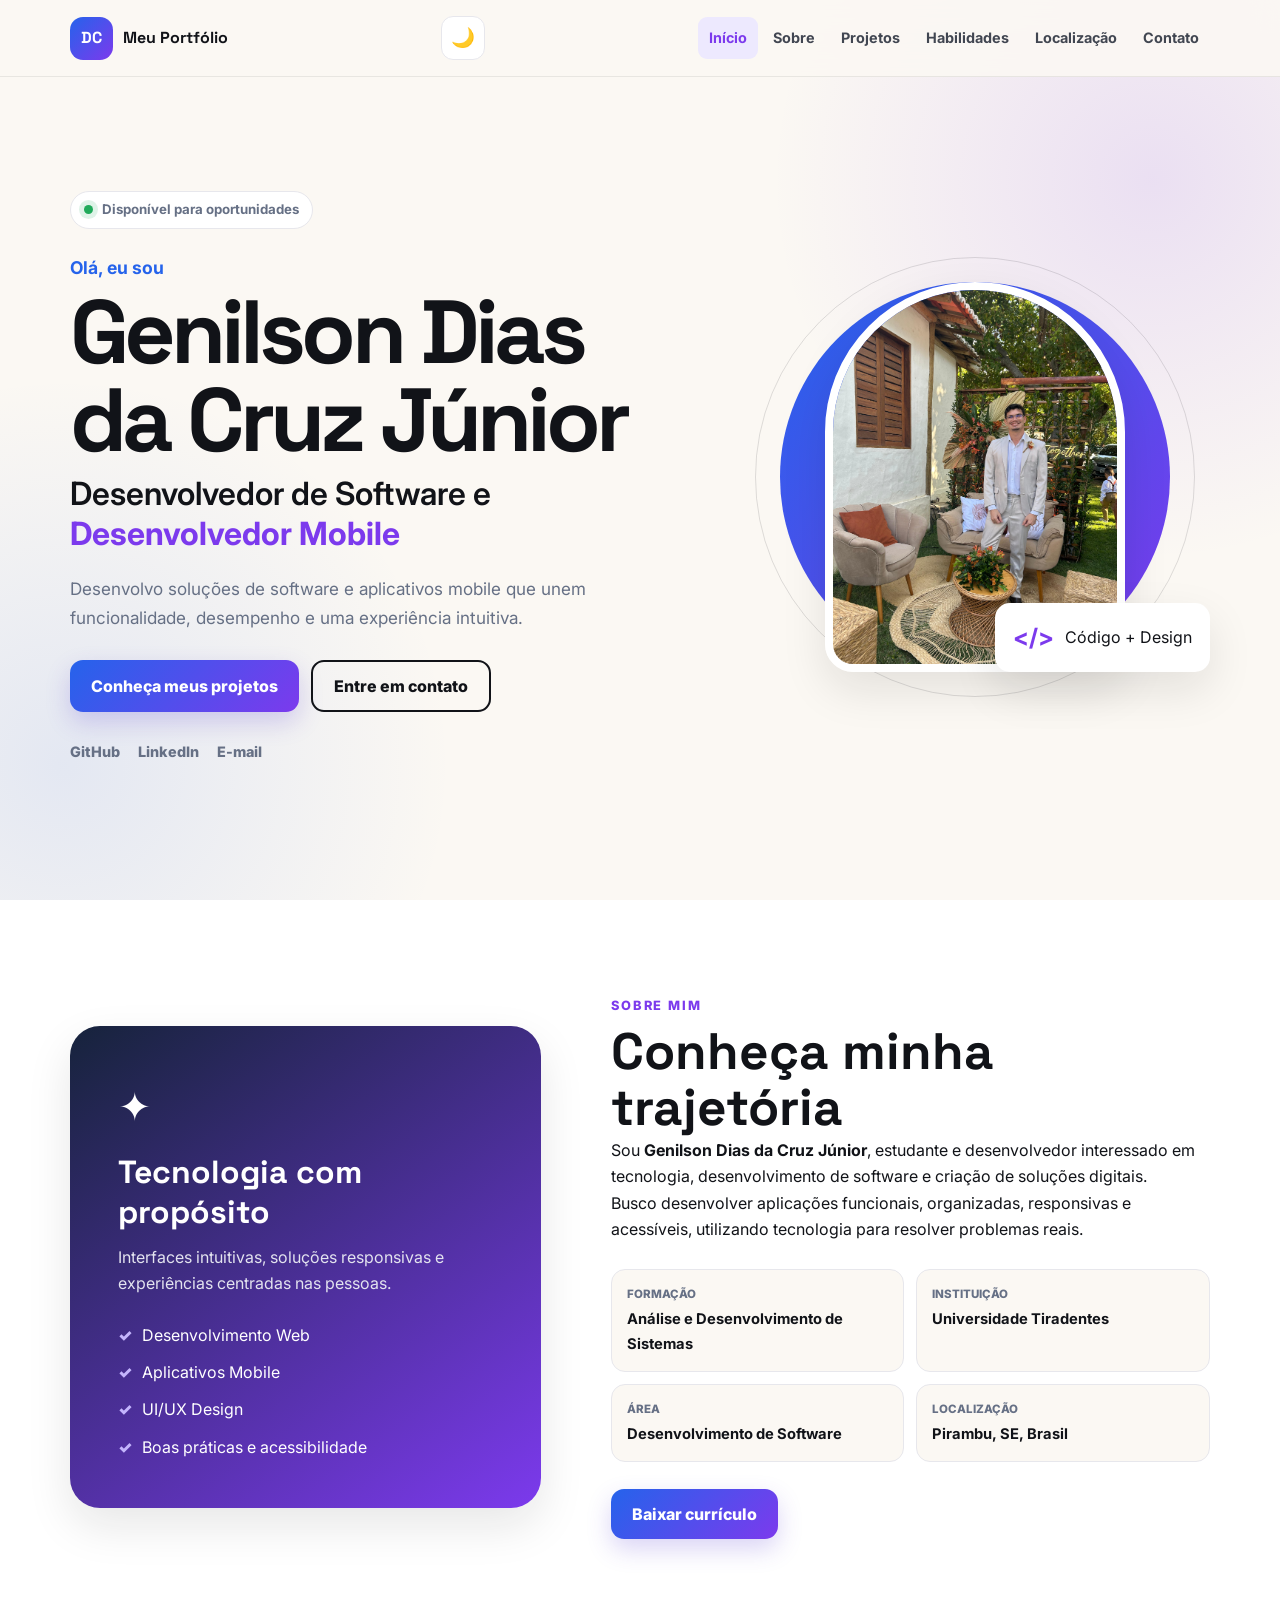
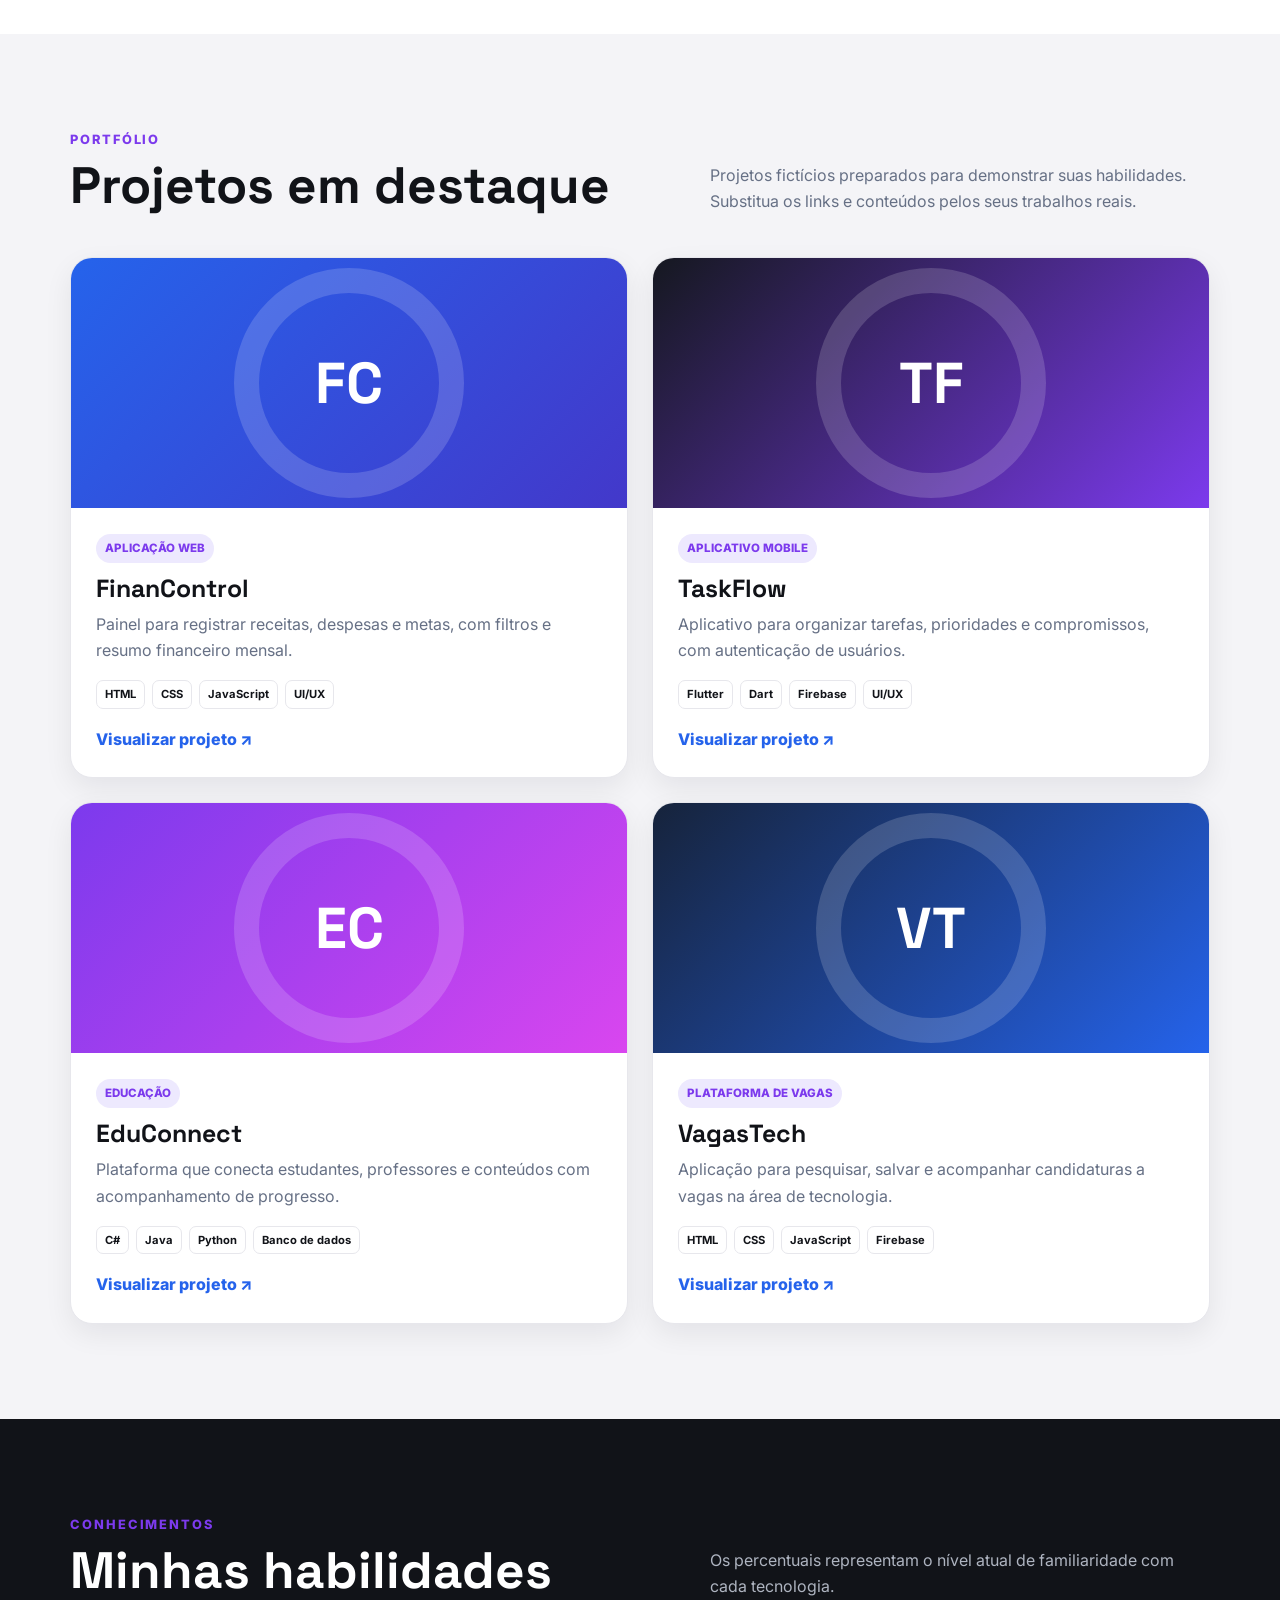
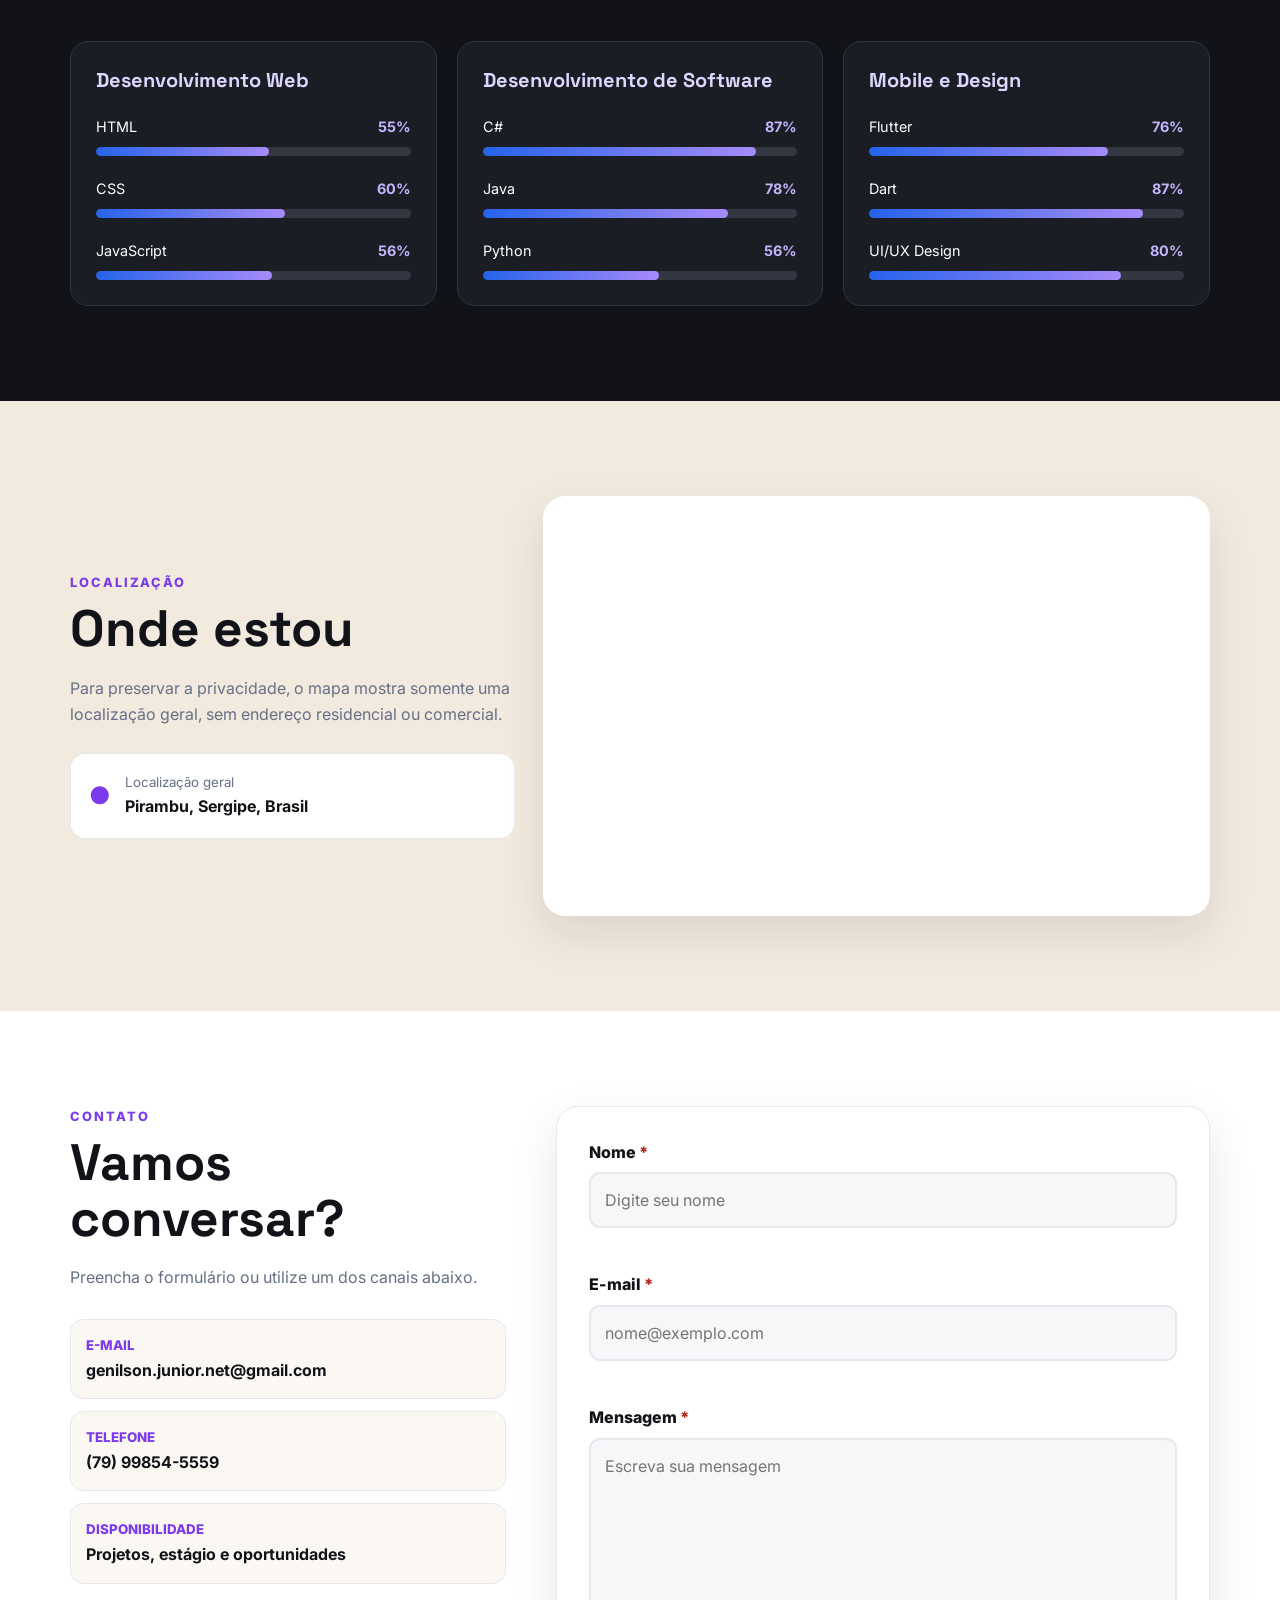
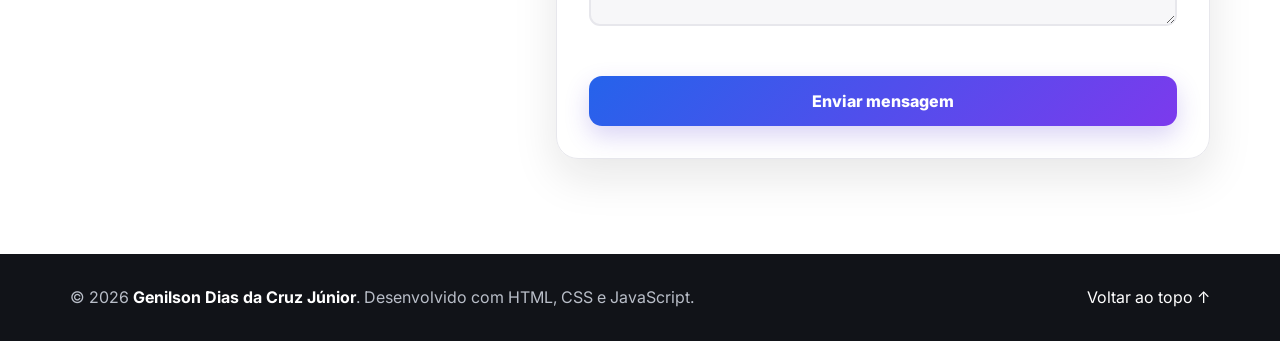
==== index.html @ 944b55f5 "Adicionar portfólio pessoal Co-authored-by: Copilot <223556219+Copilot@users.noreply.github.com>" ====
<!doctype html>
<html lang="pt-BR">
  <head>
    <meta charset="UTF-8" />
    <meta name="viewport" content="width=device-width, initial-scale=1.0" />
    <meta
      name="description"
      content="Portfólio pessoal e profissional de desenvolvedor e UI/UX Designer."
    />
    <title>Meu Portfólio</title>
    <link rel="preconnect" href="https://fonts.googleapis.com" />
    <link rel="preconnect" href="https://fonts.gstatic.com" crossorigin />
    <link
      href="https://fonts.googleapis.com/css2?family=Inter:wght@400;500;600;700;800&family=Space+Grotesk:wght@600;700&display=swap"
      rel="stylesheet"
    />
    <link rel="stylesheet" href="style.css" />
  </head>
  <body>
    <a class="pular-conteudo" href="#conteudo">Pular para o conteúdo</a>

    <header class="cabecalho">
      <nav class="navegacao container" aria-label="Navegação principal">
        <a class="logo" href="#inicio" aria-label="Ir para o início">
          <span class="logo-simbolo" aria-hidden="true">DC</span>
          <span>Meu Portfólio</span>
        </a>

        <button
          class="botao-menu"
          id="botao-menu"
          type="button"
          aria-label="Abrir menu"
          aria-expanded="false"
          aria-controls="menu"
        >
          <span></span><span></span><span></span>
        </button>

        <button
          class="botao-tema"
          id="botao-tema"
          type="button"
          aria-label="Ativar modo escuro"
          aria-pressed="false"
          title="Alternar tema"
        >
          <span id="icone-tema" aria-hidden="true">🌙</span>
        </button>

        <ul class="menu" id="menu">
          <li><a href="#inicio">Início</a></li>
          <li><a href="#sobre">Sobre</a></li>
          <li><a href="#projetos">Projetos</a></li>
          <li><a href="#habilidades">Habilidades</a></li>
          <li><a href="#localizacao">Localização</a></li>
          <li><a href="#contato">Contato</a></li>
        </ul>
      </nav>
    </header>

    <main id="conteudo">
      <section class="hero" id="inicio">
        <div class="container hero-grid">
          <div class="hero-conteudo revelar">
            <p class="etiqueta">
              <span aria-hidden="true"></span> Disponível para oportunidades
            </p>
            <p class="apresentacao">Olá, eu sou</p>
            <h1>Genilson Dias da Cruz Júnior</h1>
            <h2>
              Desenvolvedor de Software e <strong>Desenvolvedor Mobile</strong>
            </h2>
            <p class="hero-texto">
              Desenvolvo soluções de software e aplicativos mobile que unem
              funcionalidade, desempenho e uma experiência intuitiva.
            </p>
            <div class="acoes">
              <a class="botao botao-primario" href="#projetos"
                >Conheça meus projetos</a
              >
              <a class="botao botao-secundario" href="#contato"
                >Entre em contato</a
              >
            </div>
            <div class="redes" aria-label="Redes profissionais">
              <a
                href="https://github.com/Genilson-Dc"
                target="_blank"
                rel="noopener noreferrer"
                aria-label="GitHub"
                >GitHub</a
              >
              <a
                href="https://www.linkedin.com/in/genilson-dias-da-cruz-júnior-7b1a73346"
                target="_blank"
                rel="noopener noreferrer"
                aria-label="LinkedIn"
                >LinkedIn</a
              >
              <a href="mailto:genilson.junior.net@gmail.com" aria-label="E-mail"
                >E-mail</a
              >
            </div>
          </div>

          <div class="perfil-visual revelar">
            <div class="circulo circulo-1"></div>
            <div class="circulo circulo-2"></div>
            <img
              class="foto-placeholder"
              src="imagens/perfil-profissional.png"
              alt="Foto profissional de Genilson Dias da Cruz Júnior"
            />
            <div class="cartao-flutuante">
              <strong>&lt;/&gt;</strong><span>Código + Design</span>
            </div>
          </div>
        </div>
      </section>

      <section class="secao sobre" id="sobre">
        <div class="container sobre-grid">
          <div class="painel-identidade revelar">
            <span class="painel-icone" aria-hidden="true">✦</span>
            <h2>Tecnologia com propósito</h2>
            <p>
              Interfaces intuitivas, soluções responsivas e experiências
              centradas nas pessoas.
            </p>
            <ul>
              <li>Desenvolvimento Web</li>
              <li>Aplicativos Mobile</li>
              <li>UI/UX Design</li>
              <li>Boas práticas e acessibilidade</li>
            </ul>
          </div>
          <div class="sobre-conteudo revelar">
            <p class="rotulo">Sobre mim</p>
            <h2 class="titulo-secao">Conheça minha trajetória</h2>
            <div
              id="descricao-perfil"
              class="descricao-perfil"
              aria-live="polite"
            >
              <p>
                Sou <strong>Genilson Dias da Cruz Júnior</strong>, estudante e
                desenvolvedor interessado em tecnologia, desenvolvimento de
                software e criação de soluções digitais.
              </p>
              <p>
                Busco desenvolver aplicações funcionais, organizadas,
                responsivas e acessíveis, utilizando tecnologia para resolver
                problemas reais.
              </p>
            </div>
            <div class="dados">
              <div>
                <span>Formação</span
                ><strong>Análise e Desenvolvimento de Sistemas</strong>
              </div>
              <div>
                <span>Instituição</span><strong>Universidade Tiradentes</strong>
              </div>
              <div>
                <span>Área</span><strong>Desenvolvimento de Software</strong>
              </div>
              <div>
                <span>Localização</span><strong>Pirambu, SE, Brasil</strong>
              </div>
            </div>
            <a
              class="botao botao-primario"
              href="#"
              aria-label="Baixar currículo, adicione o arquivo antes de usar"
              >Baixar currículo</a
            >
          </div>
        </div>
      </section>

      <section class="secao projetos" id="projetos">
        <div class="container">
          <div class="cabecalho-secao revelar">
            <div>
              <p class="rotulo">Portfólio</p>
              <h2 class="titulo-secao">Projetos em destaque</h2>
            </div>
            <p>
              Projetos fictícios preparados para demonstrar suas habilidades.
              Substitua os links e conteúdos pelos seus trabalhos reais.
            </p>
          </div>
          <div class="grade-projetos">
            <article class="projeto revelar">
              <a
                class="projeto-capa capa-1"
                href="https://github.com/Genilson-Dc/Meus-projetos"
                target="_blank"
                rel="noopener noreferrer"
                aria-label="Abrir projeto FinanControl"
                ><span>FC</span></a
              >
              <div class="projeto-corpo">
                <span class="categoria">Aplicação web</span>
                <h3>FinanControl</h3>
                <p>
                  Painel para registrar receitas, despesas e metas, com filtros
                  e resumo financeiro mensal.
                </p>
                <ul class="tags">
                  <li>HTML</li>
                  <li>CSS</li>
                  <li>JavaScript</li>
                  <li>UI/UX</li>
                </ul>
                <a
                  class="link-projeto"
                  href="https://github.com/Genilson-Dc/Meus-projetos"
                  target="_blank"
                  rel="noopener noreferrer"
                  >Visualizar projeto <span aria-hidden="true">↗</span></a
                >
              </div>
            </article>
            <article class="projeto revelar">
              <a
                class="projeto-capa capa-2"
                href="https://github.com/Genilson-Dc/Meus-projetos"
                target="_blank"
                rel="noopener noreferrer"
                aria-label="Abrir projeto TaskFlow"
                ><span>TF</span></a
              >
              <div class="projeto-corpo">
                <span class="categoria">Aplicativo mobile</span>
                <h3>TaskFlow</h3>
                <p>
                  Aplicativo para organizar tarefas, prioridades e compromissos,
                  com autenticação de usuários.
                </p>
                <ul class="tags">
                  <li>Flutter</li>
                  <li>Dart</li>
                  <li>Firebase</li>
                  <li>UI/UX</li>
                </ul>
                <a
                  class="link-projeto"
                  href="https://github.com/Genilson-Dc/Meus-projetos"
                  target="_blank"
                  rel="noopener noreferrer"
                  >Visualizar projeto <span aria-hidden="true">↗</span></a
                >
              </div>
            </article>
            <article class="projeto revelar">
              <a
                class="projeto-capa capa-3"
                href="https://github.com/Genilson-Dc/Meus-projetos"
                target="_blank"
                rel="noopener noreferrer"
                aria-label="Abrir projeto EduConnect"
                ><span>EC</span></a
              >
              <div class="projeto-corpo">
                <span class="categoria">Educação</span>
                <h3>EduConnect</h3>
                <p>
                  Plataforma que conecta estudantes, professores e conteúdos com
                  acompanhamento de progresso.
                </p>
                <ul class="tags">
                  <li>C#</li>
                  <li>Java</li>
                  <li>Python</li>
                  <li>Banco de dados</li>
                </ul>
                <a
                  class="link-projeto"
                  href="https://github.com/Genilson-Dc/Meus-projetos"
                  target="_blank"
                  rel="noopener noreferrer"
                  >Visualizar projeto <span aria-hidden="true">↗</span></a
                >
              </div>
            </article>
            <article class="projeto revelar">
              <a
                class="projeto-capa capa-4"
                href="https://github.com/Genilson-Dc/Meus-projetos"
                target="_blank"
                rel="noopener noreferrer"
                aria-label="Abrir projeto VagasTech"
                ><span>VT</span></a
              >
              <div class="projeto-corpo">
                <span class="categoria">Plataforma de vagas</span>
                <h3>VagasTech</h3>
                <p>
                  Aplicação para pesquisar, salvar e acompanhar candidaturas a
                  vagas na área de tecnologia.
                </p>
                <ul class="tags">
                  <li>HTML</li>
                  <li>CSS</li>
                  <li>JavaScript</li>
                  <li>Firebase</li>
                </ul>
                <a
                  class="link-projeto"
                  href="https://github.com/Genilson-Dc/Meus-projetos"
                  target="_blank"
                  rel="noopener noreferrer"
                  >Visualizar projeto <span aria-hidden="true">↗</span></a
                >
              </div>
            </article>
          </div>
        </div>
      </section>

      <section class="secao habilidades" id="habilidades">
        <div class="container">
          <div class="cabecalho-secao revelar">
            <div>
              <p class="rotulo">Conhecimentos</p>
              <h2 class="titulo-secao">Minhas habilidades</h2>
            </div>
            <p>
              Os percentuais representam o nível atual de familiaridade com cada
              tecnologia.
            </p>
          </div>
          <div class="grade-habilidades">
            <div class="grupo-habilidades revelar">
              <h3>Desenvolvimento Web</h3>
              <div class="habilidade">
                <div><span>HTML</span><b>55%</b></div>
                <div
                  class="barra"
                  role="progressbar"
                  aria-label="HTML"
                  aria-valuenow="55"
                  aria-valuemin="0"
                  aria-valuemax="100"
                >
                  <span data-nivel="55"></span>
                </div>
              </div>
              <div class="habilidade">
                <div><span>CSS</span><b>60%</b></div>
                <div
                  class="barra"
                  role="progressbar"
                  aria-label="CSS"
                  aria-valuenow="60"
                  aria-valuemin="0"
                  aria-valuemax="100"
                >
                  <span data-nivel="60"></span>
                </div>
              </div>
              <div class="habilidade">
                <div><span>JavaScript</span><b>56%</b></div>
                <div
                  class="barra"
                  role="progressbar"
                  aria-label="JavaScript"
                  aria-valuenow="56"
                  aria-valuemin="0"
                  aria-valuemax="100"
                >
                  <span data-nivel="56"></span>
                </div>
              </div>
            </div>
            <div class="grupo-habilidades revelar">
              <h3>Desenvolvimento de Software</h3>
              <div class="habilidade">
                <div><span>C#</span><b>87%</b></div>
                <div
                  class="barra"
                  role="progressbar"
                  aria-label="C Sharp"
                  aria-valuenow="87"
                  aria-valuemin="0"
                  aria-valuemax="100"
                >
                  <span data-nivel="87"></span>
                </div>
              </div>
              <div class="habilidade">
                <div><span>Java</span><b>78%</b></div>
                <div
                  class="barra"
                  role="progressbar"
                  aria-label="Java"
                  aria-valuenow="78"
                  aria-valuemin="0"
                  aria-valuemax="100"
                >
                  <span data-nivel="78"></span>
                </div>
              </div>
              <div class="habilidade">
                <div><span>Python</span><b>56%</b></div>
                <div
                  class="barra"
                  role="progressbar"
                  aria-label="Python"
                  aria-valuenow="56"
                  aria-valuemin="0"
                  aria-valuemax="100"
                >
                  <span data-nivel="56"></span>
                </div>
              </div>
            </div>
            <div class="grupo-habilidades revelar">
              <h3>Mobile e Design</h3>
              <div class="habilidade">
                <div><span>Flutter</span><b>76%</b></div>
                <div
                  class="barra"
                  role="progressbar"
                  aria-label="Flutter"
                  aria-valuenow="76"
                  aria-valuemin="0"
                  aria-valuemax="100"
                >
                  <span data-nivel="76"></span>
                </div>
              </div>
              <div class="habilidade">
                <div><span>Dart</span><b>87%</b></div>
                <div
                  class="barra"
                  role="progressbar"
                  aria-label="Dart"
                  aria-valuenow="87"
                  aria-valuemin="0"
                  aria-valuemax="100"
                >
                  <span data-nivel="87"></span>
                </div>
              </div>
              <div class="habilidade">
                <div><span>UI/UX Design</span><b>80%</b></div>
                <div
                  class="barra"
                  role="progressbar"
                  aria-label="UI e UX Design"
                  aria-valuenow="80"
                  aria-valuemin="0"
                  aria-valuemax="100"
                >
                  <span data-nivel="80"></span>
                </div>
              </div>
            </div>
          </div>
        </div>
      </section>

      <section class="secao localizacao" id="localizacao">
        <div class="container localizacao-grid">
          <div class="localizacao-conteudo revelar">
            <p class="rotulo">Localização</p>
            <h2 class="titulo-secao">Onde estou</h2>
            <p>
              Para preservar a privacidade, o mapa mostra somente uma
              localização geral, sem endereço residencial ou comercial.
            </p>
            <div class="localizacao-cartao">
              <span aria-hidden="true">●</span>
              <div>
                <small>Localização geral</small
                ><strong>Pirambu, Sergipe, Brasil</strong>
              </div>
            </div>
          </div>
          <div class="mapa revelar">
            <iframe
              title="Mapa da localização geral de Pirambu, Sergipe"
              src="https://www.google.com/maps?q=Pirambu%2C%20Sergipe%2C%20Brasil&output=embed"
              loading="lazy"
              referrerpolicy="no-referrer-when-downgrade"
            ></iframe>
          </div>
        </div>
      </section>

      <section class="secao contato" id="contato">
        <div class="container contato-grid">
          <div class="contato-info revelar">
            <p class="rotulo">Contato</p>
            <h2 class="titulo-secao">Vamos conversar?</h2>
            <p>Preencha o formulário ou utilize um dos canais abaixo.</p>
            <ul>
              <li>
                <small>E-mail</small
                ><strong
                  ><a href="mailto:genilson.junior.net@gmail.com"
                    >genilson.junior.net@gmail.com</a
                  ></strong
                >
              </li>
              <li>
                <small>Telefone</small
                ><strong
                  ><a href="tel:+5579998545559">(79) 99854-5559</a></strong
                >
              </li>
              <li>
                <small>Disponibilidade</small
                ><strong>Projetos, estágio e oportunidades</strong>
              </li>
            </ul>
          </div>
          <form class="formulario revelar" id="formulario" novalidate>
            <div class="campo">
              <label for="nome">Nome <span aria-hidden="true">*</span></label
              ><input
                id="nome"
                name="nome"
                type="text"
                autocomplete="name"
                placeholder="Digite seu nome"
                required
                aria-describedby="erro-nome"
              /><small class="erro" id="erro-nome"></small>
            </div>
            <div class="campo">
              <label for="email">E-mail <span aria-hidden="true">*</span></label
              ><input
                id="email"
                name="email"
                type="email"
                autocomplete="email"
                placeholder="nome@exemplo.com"
                required
                aria-describedby="erro-email"
              /><small class="erro" id="erro-email"></small>
            </div>
            <div class="campo">
              <label for="mensagem"
                >Mensagem <span aria-hidden="true">*</span></label
              ><textarea
                id="mensagem"
                name="mensagem"
                rows="6"
                minlength="10"
                maxlength="1000"
                placeholder="Escreva sua mensagem"
                required
                aria-describedby="erro-mensagem"
              ></textarea
              ><small class="erro" id="erro-mensagem"></small>
            </div>
            <button class="botao botao-primario" type="submit">
              Enviar mensagem
            </button>
            <p
              class="retorno"
              id="retorno"
              role="status"
              aria-live="polite"
            ></p>
          </form>
        </div>
      </section>
    </main>

    <footer class="rodape">
      <div class="container">
        <p>
          © <span id="ano"></span> <strong>Genilson Dias da Cruz Júnior</strong>. Desenvolvido com
          HTML, CSS e JavaScript.
        </p>
        <a href="#inicio" aria-label="Voltar ao início">Voltar ao topo ↑</a>
      </div>
    </footer>
    <script src="script.js"></script>
  </body>
</html>
---- style.css ----
:root {
  --azul: #2563eb;
  --azul-escuro: #16233b;
  --roxo: #7c3aed;
  --bege: #f2eadf;
  --bege-claro: #fbf8f3;
  --cinza: #667085;
  --cinza-claro: #e7e7ec;
  --preto: #111318;
  --branco: #fff;
  --erro: #b42318;
  --sucesso: #08783e;
  --sombra: 0 18px 45px rgba(17, 19, 24, 0.1);
  --raio: 22px;
}

* {
  box-sizing: border-box;
  margin: 0;
  padding: 0;
}

html {
  scroll-behavior: smooth;
  scroll-padding-top: 85px;
}

body {
  font-family: Inter, Arial, sans-serif;
  color: var(--preto);
  background: var(--bege-claro);
  line-height: 1.65;
}

body.menu-aberto {
  overflow: hidden;
}

a {
  color: inherit;
  text-decoration: none;
}

ul {
  list-style: none;
}

button,
input,
textarea {
  font: inherit;
}

button {
  cursor: pointer;
}

img {
  max-width: 100%;
  display: block;
}

:focus-visible {
  outline: 3px solid #a78bfa;
  outline-offset: 3px;
}

.container {
  width: min(1140px, calc(100% - 40px));
  margin: auto;
}

.pular-conteudo {
  position: fixed;
  z-index: 9999;
  top: -70px;
  left: 15px;
  background: var(--preto);
  color: #fff;
  padding: 12px 18px;
  border-radius: 10px;
}

.pular-conteudo:focus {
  top: 12px;
}

.cabecalho {
  position: fixed;
  z-index: 1000;
  inset: 0 0 auto;
  background: rgba(251, 248, 243, 0.9);
  border-bottom: 1px solid rgba(17, 19, 24, 0.08);
  backdrop-filter: blur(14px);
}

.navegacao {
  min-height: 76px;
  display: flex;
  align-items: center;
  justify-content: space-between;
  gap: 22px;
}

.logo {
  display: flex;
  align-items: center;
  gap: 10px;
  font-family: 'Space Grotesk', sans-serif;
  font-weight: 700;
}

.logo-simbolo {
  width: 43px;
  height: 43px;
  display: grid;
  place-items: center;
  color: #fff;
  border-radius: 13px;
  background: linear-gradient(135deg, var(--azul), var(--roxo));
}

.menu {
  display: flex;
  align-items: center;
  gap: 4px;
}

.menu a {
  display: block;
  padding: 9px 11px;
  border-radius: 9px;
  color: #414651;
  font-size: 0.9rem;
  font-weight: 700;
}

.menu a:hover,
.menu a.ativo {
  color: var(--roxo);
  background: #ede9fe;
}

.botao-menu {
  display: none;
  width: 44px;
  height: 44px;
  border: 0;
  border-radius: 10px;
  background: var(--preto);
  padding: 11px;
}

.botao-menu span {
  display: block;
  height: 2px;
  margin: 5px 0;
  background: white;
  transition: 0.2s;
}

.hero {
  min-height: 100vh;
  padding: 130px 0 75px;
  display: grid;
  align-items: center;
  overflow: hidden;
  background:
    radial-gradient(
      circle at 90% 20%,
      rgba(124, 58, 237, 0.13),
      transparent 28%
    ),
    radial-gradient(circle at 5% 85%, rgba(37, 99, 235, 0.11), transparent 27%);
}

.hero-grid {
  display: grid;
  grid-template-columns: 1.12fr 0.88fr;
  align-items: center;
  gap: 70px;
}

.etiqueta {
  display: inline-flex;
  align-items: center;
  gap: 9px;
  padding: 7px 13px;
  border: 1px solid var(--cinza-claro);
  background: #fff;
  border-radius: 99px;
  color: var(--cinza);
  font-size: 0.83rem;
  font-weight: 700;
  margin-bottom: 24px;
}

.etiqueta span {
  width: 9px;
  height: 9px;
  border-radius: 50%;
  background: #20aa5a;
  box-shadow: 0 0 0 5px rgba(32, 170, 90, 0.14);
}

.apresentacao {
  font-weight: 700;
  color: var(--azul);
  font-size: 1.1rem;
}

.hero h1 {
  font:
    700 clamp(3rem, 7vw, 5.8rem)/0.98 'Space Grotesk',
    sans-serif;
  letter-spacing: -0.055em;
  margin: 7px 0 10px;
}

.hero h2 {
  font-size: clamp(1.3rem, 2.5vw, 2rem);
  font-weight: 600;
  line-height: 1.25;
}

.hero h2 strong {
  color: var(--roxo);
}

.hero-texto {
  font-size: 1.07rem;
  color: var(--cinza);
  max-width: 620px;
  margin: 21px 0 28px;
}

.acoes {
  display: flex;
  flex-wrap: wrap;
  gap: 12px;
}

.botao {
  min-height: 50px;
  display: inline-flex;
  align-items: center;
  justify-content: center;
  padding: 11px 21px;
  border: 2px solid transparent;
  border-radius: 13px;
  font-weight: 800;
  transition: 0.25s;
}

.botao:hover {
  transform: translateY(-2px);
}

.botao-primario {
  border: 0;
  color: #fff;
  background: linear-gradient(135deg, var(--azul), var(--roxo));
  box-shadow: 0 10px 24px rgba(85, 57, 208, 0.22);
}

.botao-secundario {
  border-color: var(--preto);
}

.botao-secundario:hover {
  background: var(--preto);
  color: #fff;
}

.redes {
  display: flex;
  gap: 18px;
  margin-top: 28px;
}

.redes a {
  color: var(--cinza);
  font-size: 0.9rem;
  font-weight: 800;
}

.redes a:hover {
  color: var(--roxo);
  text-decoration: underline;
}

.perfil-visual {
  position: relative;
  min-height: 500px;
  display: grid;
  place-items: center;
}

.circulo {
  position: absolute;
  border-radius: 50%;
}

.circulo-1 {
  width: 390px;
  height: 390px;
  background: linear-gradient(135deg, var(--azul), var(--roxo));
}

.circulo-2 {
  width: 440px;
  height: 440px;
  border: 1px solid rgba(17, 19, 24, 0.13);
}

.foto-placeholder {
  position: relative;
  z-index: 2;
  width: 300px;
  height: 390px;
  display: block;
  border: 8px solid #fff;
  border-radius: 150px 150px 28px 28px;
  background: linear-gradient(160deg, #303a52, #101218);
  box-shadow: var(--sombra);
  object-fit: cover;
  object-position: center;
}

.cartao-flutuante {
  position: absolute;
  z-index: 3;
  right: 0;
  bottom: 55px;
  display: flex;
  align-items: center;
  gap: 11px;
  padding: 15px 18px;
  background: #fff;
  border-radius: 15px;
  box-shadow: var(--sombra);
}

.cartao-flutuante strong {
  font-size: 1.5rem;
  color: var(--roxo);
}

.secao {
  padding: 95px 0;
}

.rotulo {
  color: var(--roxo);
  font-size: 0.8rem;
  font-weight: 800;
  letter-spacing: 0.15em;
  text-transform: uppercase;
  margin-bottom: 8px;
}

.titulo-secao {
  font:
    700 clamp(2rem, 4vw, 3.2rem)/1.1 'Space Grotesk',
    sans-serif;
}

.sobre {
  background: #fff;
}

.sobre-grid {
  display: grid;
  grid-template-columns: 0.88fr 1.12fr;
  align-items: center;
  gap: 70px;
}

.painel-identidade {
  padding: 48px;
  border-radius: 30px;
  background: linear-gradient(145deg, var(--azul-escuro), var(--roxo));
  color: #fff;
  box-shadow: var(--sombra);
}

.painel-icone {
  font-size: 2.5rem;
}

.painel-identidade h2 {
  font:
    700 2rem 'Space Grotesk',
    sans-serif;
  margin: 12px 0;
}

.painel-identidade p {
  color: #e3e3ef;
}

.painel-identidade ul {
  display: grid;
  gap: 11px;
  margin-top: 25px;
}

.painel-identidade li:before {
  content: '✓';
  margin-right: 10px;
  color: #c4b5fd;
  font-weight: 900;
}

.sobre-conteudo > p:not(.rotulo) {
  color: var(--cinza);
  margin-top: 15px;
}

.dados {
  display: grid;
  grid-template-columns: 1fr 1fr;
  gap: 12px;
  margin: 27px 0;
}

.dados div {
  padding: 15px;
  border: 1px solid var(--cinza-claro);
  border-radius: 14px;
  background: var(--bege-claro);
}

.dados span,
.dados strong {
  display: block;
}

.dados span {
  font-size: 0.72rem;
  text-transform: uppercase;
  color: var(--cinza);
  font-weight: 800;
}

.dados strong {
  font-size: 0.92rem;
  margin-top: 3px;
}

.projetos {
  background: #f4f4f7;
}

.cabecalho-secao {
  display: flex;
  justify-content: space-between;
  align-items: end;
  gap: 40px;
  margin-bottom: 42px;
}

.cabecalho-secao > p {
  max-width: 500px;
  color: var(--cinza);
}

.grade-projetos {
  display: grid;
  grid-template-columns: repeat(2, 1fr);
  gap: 24px;
}

.projeto {
  overflow: hidden;
  border: 1px solid var(--cinza-claro);
  border-radius: var(--raio);
  background: #fff;
  box-shadow: 0 10px 28px rgba(17, 19, 24, 0.07);
  transition: 0.3s;
}

.projeto:hover {
  transform: translateY(-7px);
  box-shadow: var(--sombra);
}

.projeto-capa {
  height: 250px;
  display: grid;
  place-items: center;
  position: relative;
  overflow: hidden;
}

.projeto-capa:before {
  content: '';
  position: absolute;
  width: 180px;
  height: 180px;
  border: 25px solid rgba(255, 255, 255, 0.16);
  border-radius: 50%;
}

.projeto-capa span {
  position: relative;
  color: #fff;
  font:
    700 3.6rem 'Space Grotesk',
    sans-serif;
}

.capa-1 {
  background: linear-gradient(135deg, #2563eb, #4338ca);
}

.capa-2 {
  background: linear-gradient(135deg, #151820, #7c3aed);
}

.capa-3 {
  background: linear-gradient(135deg, #7c3aed, #d946ef);
}

.capa-4 {
  background: linear-gradient(135deg, #16233b, #2563eb);
}

.projeto-corpo {
  padding: 25px;
}

.categoria {
  display: inline-block;
  padding: 5px 9px;
  border-radius: 99px;
  background: #ede9fe;
  color: var(--roxo);
  font-size: 0.72rem;
  font-weight: 800;
  text-transform: uppercase;
}

.projeto h3 {
  font:
    700 1.55rem 'Space Grotesk',
    sans-serif;
  margin: 10px 0 7px;
}

.projeto p {
  color: var(--cinza);
}

.tags {
  display: flex;
  flex-wrap: wrap;
  gap: 7px;
  margin: 17px 0;
}

.tags li {
  padding: 4px 8px;
  border: 1px solid var(--cinza-claro);
  border-radius: 7px;
  font-size: 0.7rem;
  font-weight: 700;
}

.link-projeto {
  font-weight: 800;
  color: var(--azul);
}

.link-projeto:hover {
  color: var(--roxo);
  text-decoration: underline;
}

.habilidades {
  background: var(--preto);
  color: #fff;
}

.habilidades .cabecalho-secao > p {
  color: #aeb4c0;
}

.grade-habilidades {
  display: grid;
  grid-template-columns: repeat(3, 1fr);
  gap: 20px;
}

.grupo-habilidades {
  padding: 25px;
  border: 1px solid #30333b;
  border-radius: 18px;
  background: #1a1d23;
}

.grupo-habilidades h3 {
  font:
    700 1.25rem 'Space Grotesk',
    sans-serif;
  margin-bottom: 22px;
  color: #ddd6fe;
}

.habilidade + .habilidade {
  margin-top: 21px;
}

.habilidade > div:first-child {
  display: flex;
  justify-content: space-between;
  margin-bottom: 8px;
  font-size: 0.9rem;
}

.habilidade b {
  color: #c4b5fd;
}

.barra {
  height: 9px;
  border-radius: 99px;
  background: #333741;
  overflow: hidden;
}

.barra span {
  display: block;
  width: 0;
  height: 100%;
  border-radius: inherit;
  background: linear-gradient(90deg, var(--azul), #a78bfa);
  transition: width 1.2s ease;
}

.localizacao {
  background: var(--bege);
}

.localizacao-grid {
  display: grid;
  grid-template-columns: 0.8fr 1.2fr;
  align-items: center;
  gap: 28px;
}

.localizacao-conteudo > p:not(.rotulo) {
  color: var(--cinza);
  margin-top: 17px;
}

.localizacao-cartao {
  display: flex;
  align-items: center;
  gap: 14px;
  margin-top: 25px;
  padding: 18px;
  border-radius: 15px;
  background: #fff;
  border: 1px solid rgba(17, 19, 24, 0.1);
}

.localizacao-cartao > span {
  color: var(--roxo);
  font-size: 1.5rem;
}

.localizacao-cartao small,
.localizacao-cartao strong {
  display: block;
}

.localizacao-cartao small {
  color: var(--cinza);
}

.mapa {
  min-height: 420px;
  border-radius: var(--raio);
  overflow: hidden;
  box-shadow: var(--sombra);
  background: #fff;
}

.mapa iframe {
  display: block;
  width: 100%;
  height: 420px;
  border: 0;
}

.contato {
  background: #fff;
}

.contato-grid {
  display: grid;
  grid-template-columns: 0.8fr 1.2fr;
  gap: 50px;
}

.contato-info > p:not(.rotulo) {
  color: var(--cinza);
  margin-top: 17px;
}

.contato-info ul {
  display: grid;
  gap: 12px;
  margin-top: 28px;
}

.contato-info li {
  padding: 15px;
  border: 1px solid var(--cinza-claro);
  border-radius: 13px;
  background: var(--bege-claro);
}

.contato-info small,
.contato-info strong {
  display: block;
}

.contato-info small {
  color: var(--roxo);
  font-weight: 800;
  text-transform: uppercase;
}

.formulario {
  padding: 32px;
  border: 1px solid var(--cinza-claro);
  border-radius: var(--raio);
  box-shadow: var(--sombra);
}

.campo {
  margin-bottom: 19px;
}

.campo label {
  display: block;
  font-weight: 800;
  margin-bottom: 7px;
}

.campo label span {
  color: var(--erro);
}

.campo input,
.campo textarea {
  width: 100%;
  border: 2px solid var(--cinza-claro);
  border-radius: 11px;
  padding: 13px 14px;
  background: #f7f7f9;
  color: var(--preto);
}

.campo input:focus,
.campo textarea:focus {
  outline: 0;
  border-color: var(--roxo);
  background: #fff;
}

.campo .invalido {
  border-color: var(--erro);
}

.erro {
  display: block;
  min-height: 20px;
  color: var(--erro);
  font-weight: 700;
  font-size: 0.78rem;
  margin-top: 4px;
}

.formulario .botao {
  width: 100%;
}

.retorno {
  display: none;
  margin-top: 15px;
  padding: 12px;
  border-radius: 10px;
  font-weight: 700;
}

.retorno.sucesso {
  display: block;
  background: #dcfce7;
  color: var(--sucesso);
}

.retorno.falha {
  display: block;
  background: #fee2e2;
  color: var(--erro);
}

.rodape {
  padding: 30px 0;
  background: var(--preto);
  color: #b9bec8;
}

.rodape .container {
  display: flex;
  align-items: center;
  justify-content: space-between;
  gap: 20px;
}

.rodape strong,
.rodape a {
  color: #fff;
}

.rodape a:hover {
  text-decoration: underline;
}

.revelar {
  opacity: 0;
  transform: translateY(20px);
  transition:
    opacity 0.65s ease,
    transform 0.65s ease;
}

.revelar.visivel {
  opacity: 1;
  transform: none;
}

@media (max-width: 900px) {
  .hero-grid,
  .sobre-grid,
  .localizacao-grid,
  .contato-grid {
    grid-template-columns: 1fr;
  }
  .hero-grid {
    gap: 30px;
  }
  .perfil-visual {
    min-height: 480px;
  }
  .sobre-grid {
    gap: 38px;
  }
  .grade-habilidades {
    grid-template-columns: 1fr 1fr;
  }
  .cabecalho-secao {
    align-items: start;
  }
}

@media (max-width: 760px) {
  .container {
    width: min(100% - 28px, 1140px);
  }
  .secao {
    padding: 72px 0;
  }
  .botao-menu {
    display: block;
  }
  .menu {
    position: fixed;
    display: none;
    inset: 76px 0 0;
    flex-direction: column;
    align-items: stretch;
    padding: 22px;
    background: var(--bege-claro);
  }
  .menu.aberto {
    display: flex;
  }
  .menu a {
    padding: 14px;
    text-align: center;
    background: #fff;
    border: 1px solid var(--cinza-claro);
  }
  .hero {
    padding-top: 115px;
  }
  .hero-grid {
    text-align: center;
  }
  .etiqueta {
    margin-inline: auto;
  }
  .hero-texto {
    margin-inline: auto;
  }
  .acoes,
  .redes {
    justify-content: center;
  }
  .grade-projetos,
  .grade-habilidades {
    grid-template-columns: 1fr;
  }
  .cabecalho-secao {
    display: block;
  }
  .cabecalho-secao > p {
    margin-top: 15px;
  }
  .dados {
    grid-template-columns: 1fr;
  }
  .rodape .container {
    flex-direction: column;
    text-align: center;
  }
}

@media (max-width: 480px) {
  .hero h1 {
    font-size: 2.8rem;
  }
  .acoes {
    flex-direction: column;
  }
  .acoes .botao {
    width: 100%;
  }
  .perfil-visual {
    min-height: 400px;
  }
  .circulo-1 {
    width: 300px;
    height: 300px;
  }
  .circulo-2 {
    width: 340px;
    height: 340px;
  }
  .foto-placeholder {
    width: 230px;
    height: 315px;
  }
  .cartao-flutuante {
    right: 5px;
    bottom: 20px;
  }
  .painel-identidade,
  .formulario {
    padding: 23px;
  }
  .projeto-capa {
    height: 210px;
  }
}

@media (prefers-reduced-motion: reduce) {
  html {
    scroll-behavior: auto;
  }
  *,
  *:before,
  *:after {
    transition-duration: 0.01ms !important;
    animation-duration: 0.01ms !important;
  }
  .revelar {
    opacity: 1;
    transform: none;
  }
}

/* Botão de tema */
.botao-tema {
  width: 44px;
  height: 44px;
  flex-shrink: 0;
  display: grid;
  place-items: center;
  border: 1px solid var(--cinza-claro);
  border-radius: 12px;
  background-color: var(--branco);
  color: var(--preto);
  font-size: 1.2rem;
  transition:
    background-color 0.25s ease,
    border-color 0.25s ease,
    color 0.25s ease,
    transform 0.25s ease;
}

.botao-tema:hover {
  transform: translateY(-2px);
  background-color: var(--roxo);
  border-color: var(--roxo);
  color: var(--branco);
}

/* Modo escuro */
body.tema-escuro {
  --bege: #242129;
  --bege-claro: #121318;
  --cinza: #b5b8c1;
  --cinza-claro: #343741;
  --preto: #f5f5f7;
  --branco: #1b1d23;
  --azul-escuro: #101827;
  color: var(--preto);
  background-color: var(--bege-claro);
  color-scheme: dark;
}

body.tema-escuro .cabecalho {
  background: rgba(18, 19, 24, 0.92);
  border-bottom-color: rgba(255, 255, 255, 0.1);
}

body.tema-escuro .logo {
  color: #fff;
}

body.tema-escuro .menu a {
  color: #d8d9df;
}

body.tema-escuro .menu a:hover,
body.tema-escuro .menu a.ativo {
  color: #d8ccff;
  background-color: rgba(124, 58, 237, 0.22);
}

body.tema-escuro .hero {
  background:
    radial-gradient(
      circle at 90% 20%,
      rgba(124, 58, 237, 0.2),
      transparent 28%
    ),
    radial-gradient(circle at 5% 85%, rgba(37, 99, 235, 0.18), transparent 27%),
    #121318;
}

body.tema-escuro .habilidades {
  background: #111318;
  color: #fff;
}

body.tema-escuro .etiqueta {
  color: #d5d7de;
  background-color: #1b1d23;
  border-color: #343741;
}

body.tema-escuro .hero-texto {
  color: #b5b8c1;
}

body.tema-escuro .botao-secundario {
  color: #fff;
  border-color: #fff;
}

body.tema-escuro .botao-secundario:hover {
  color: #111318;
  background-color: #fff;
}

body.tema-escuro .redes a {
  color: #c7c9d1;
}

body.tema-escuro .cartao-flutuante {
  color: #fff;
  background-color: #1b1d23;
}

body.tema-escuro .sobre,
body.tema-escuro .contato {
  background-color: #17181d;
}

body.tema-escuro .sobre-conteudo > p:not(.rotulo),
body.tema-escuro .localizacao-conteudo > p:not(.rotulo),
body.tema-escuro .contato-info > p:not(.rotulo) {
  color: #b5b8c1;
}

body.tema-escuro .dados div {
  color: #fff;
  background-color: #202228;
  border-color: #383b45;
}

body.tema-escuro .projetos {
  background-color: #101116;
}

body.tema-escuro .projeto {
  color: #fff;
  background-color: #1b1d23;
  border-color: #343741;
}

body.tema-escuro .projeto p {
  color: #b5b8c1;
}

body.tema-escuro .tags li {
  color: #dcdee5;
  border-color: #41444e;
}

body.tema-escuro .categoria {
  color: #d9ceff;
  background-color: rgba(124, 58, 237, 0.25);
}

body.tema-escuro .localizacao {
  background-color: #242129;
}

body.tema-escuro .localizacao-cartao {
  color: #fff;
  background-color: #1b1d23;
  border-color: #3b3d46;
}

body.tema-escuro .contato-info li {
  color: #fff;
  background-color: #202228;
  border-color: #383b45;
}

body.tema-escuro .formulario {
  color: #fff;
  background-color: #1b1d23;
  border-color: #343741;
}

body.tema-escuro .campo input,
body.tema-escuro .campo textarea {
  color: #fff;
  background-color: #25272e;
  border-color: #41444e;
}

body.tema-escuro .campo input::placeholder,
body.tema-escuro .campo textarea::placeholder {
  color: #979ba6;
}

body.tema-escuro .campo input:focus,
body.tema-escuro .campo textarea:focus {
  background-color: #202228;
  border-color: #a78bfa;
}

body.tema-escuro .botao-tema {
  color: #fff;
  background-color: #24262d;
  border-color: #41444e;
}

body.tema-escuro .pular-conteudo {
  background-color: #f5f5f7;
  color: #121318;
}

body.tema-escuro .botao-menu {
  background-color: #24262d;
}

body.tema-escuro .botao-menu span {
  background-color: #fff;
}

body.tema-escuro .rodape {
  background-color: #fff;
  color: #111318;
}

body.tema-escuro .rodape strong {
  color: #111318;
}

body.tema-escuro .rodape a {
  padding: 8px 14px;
  border: 1px solid #d6ccff;
  border-radius: 999px;
  background-color: #ede9fe;
  color: #5b21b6;
  font-weight: 700;
  transition:
    background-color 0.2s ease,
    color 0.2s ease,
    transform 0.2s ease;
}

body.tema-escuro .rodape a:hover {
  background-color: #7c3aed;
  color: #fff;
  text-decoration: none;
  transform: translateY(-2px);
}

@media (max-width: 760px) {
  .navegacao {
    gap: 10px;
  }
  .logo {
    margin-right: auto;
  }
  body.tema-escuro .menu {
    background-color: #121318;
  }
  body.tema-escuro .menu a {
    color: #fff;
    background-color: #1b1d23;
    border-color: #343741;
  }
}
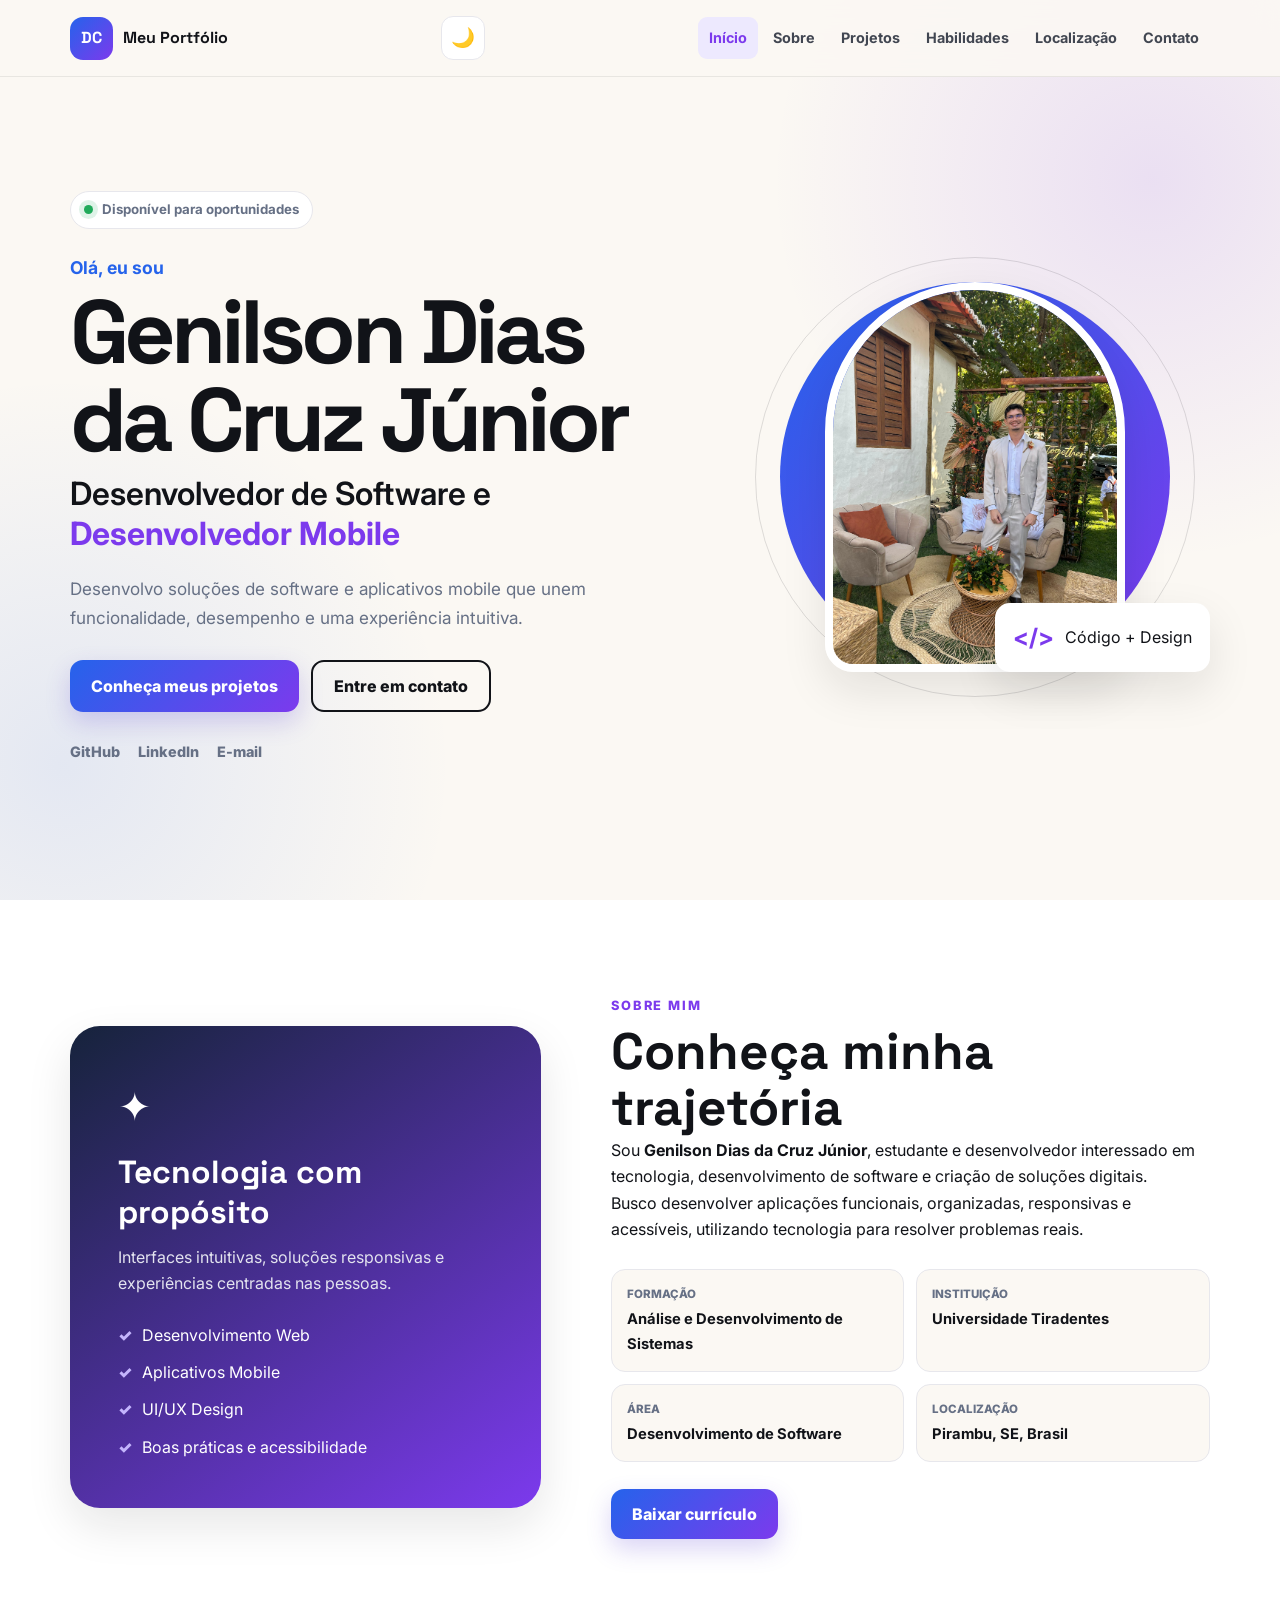
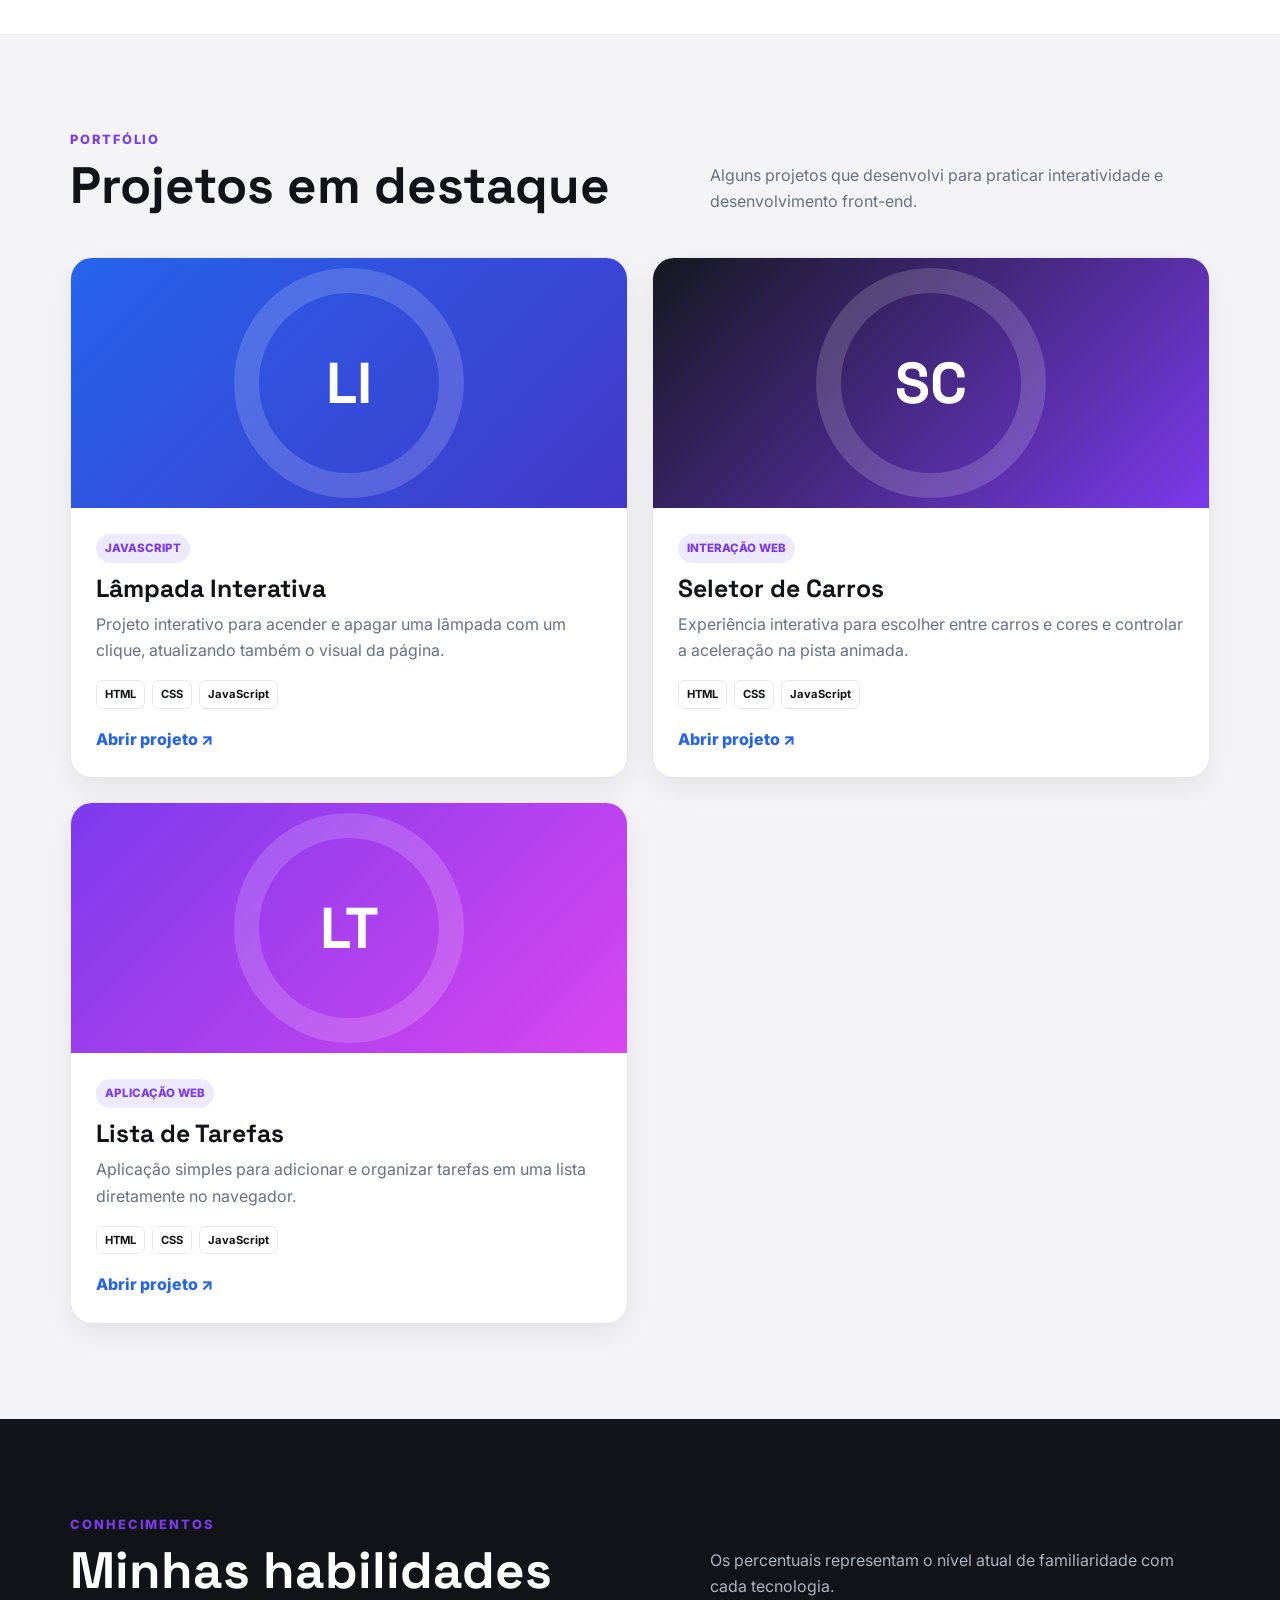
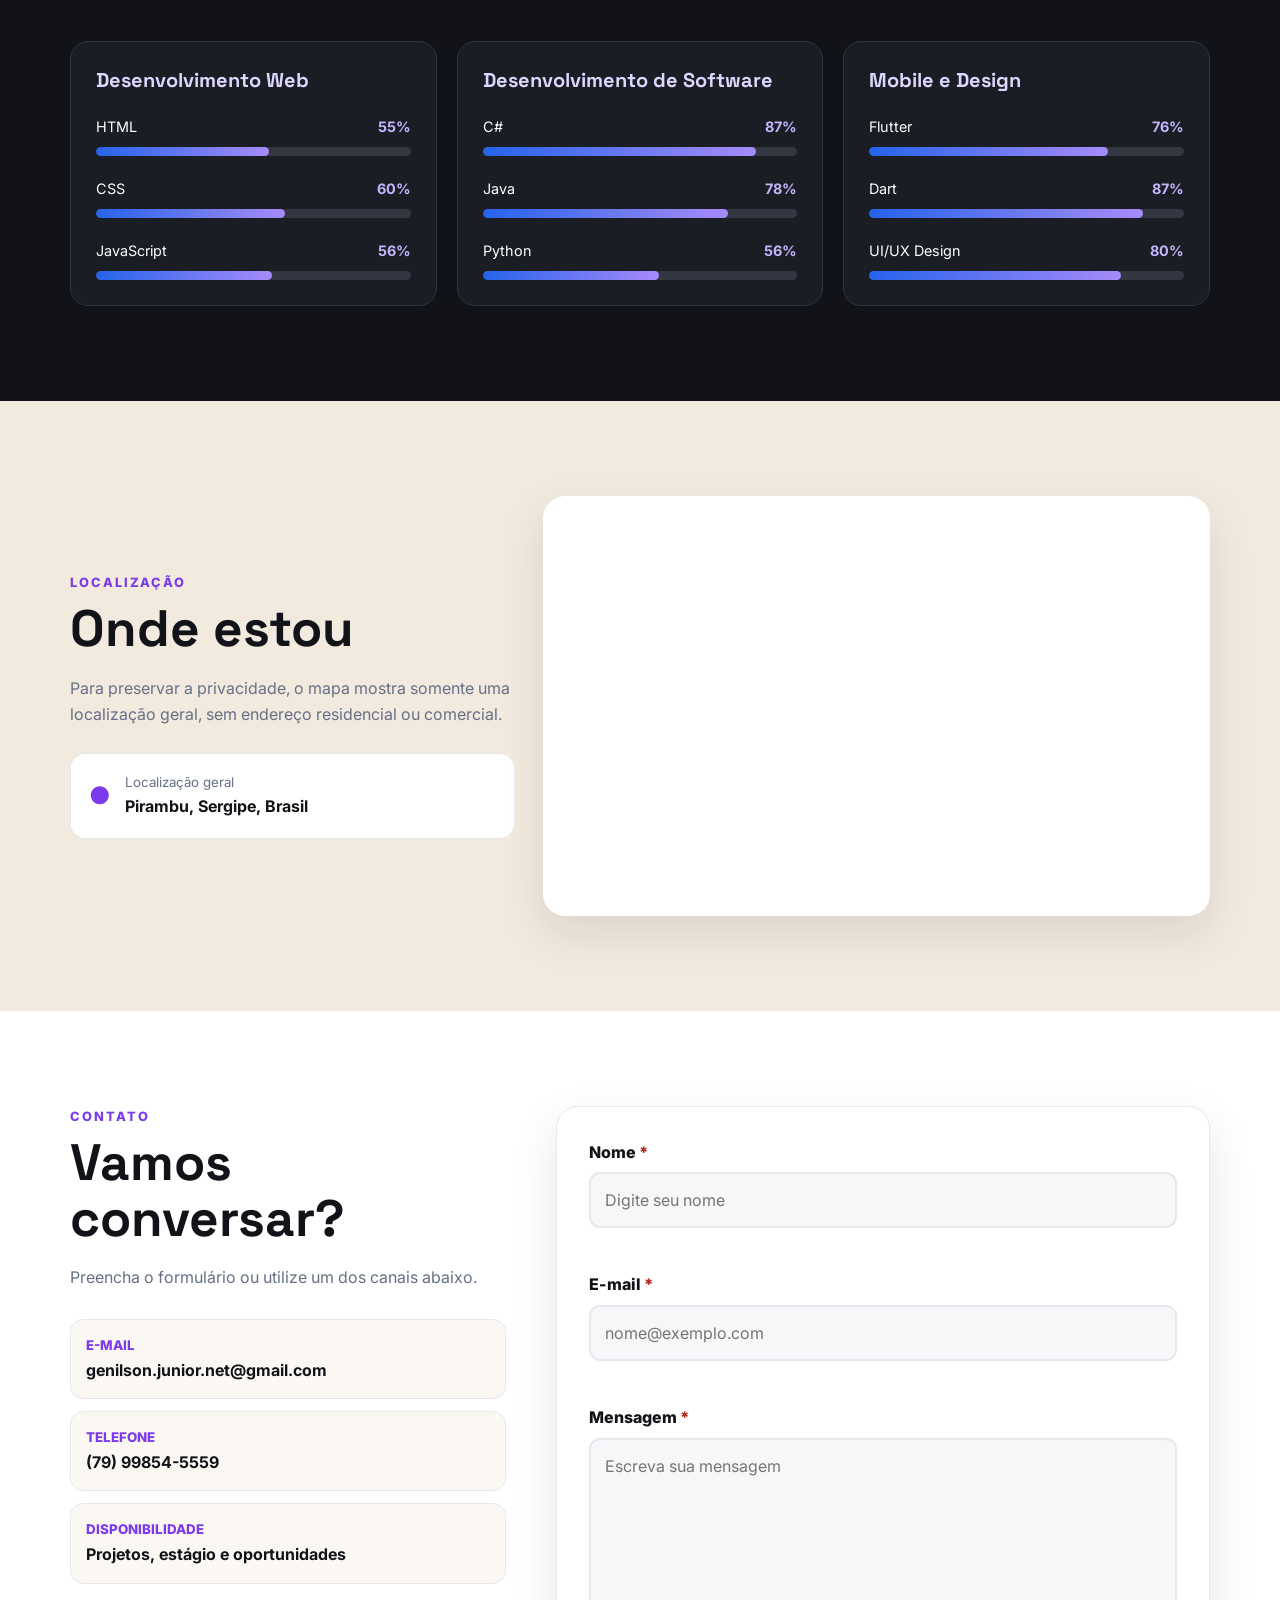
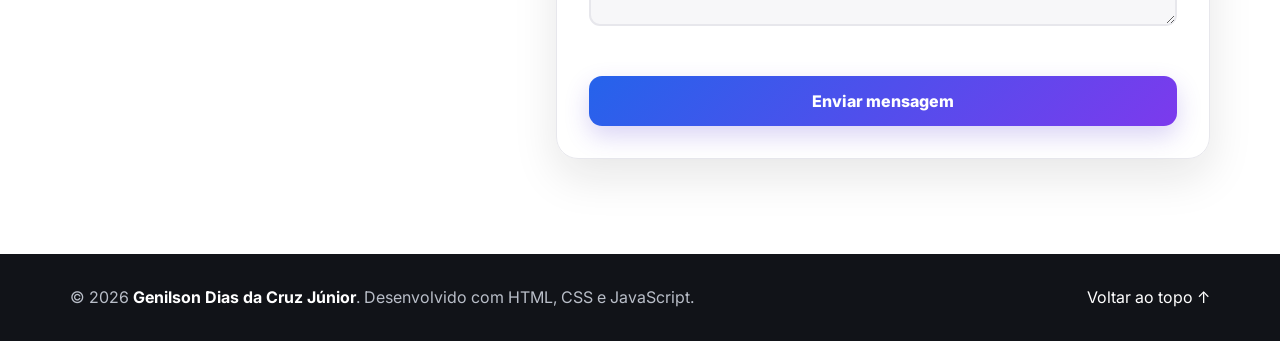
==== commit b885e39c: "Adicionar projetos reais ao portfólio Co-authored-by: Copilot <223556219+Copilot@users.noreply.githu" ====
--- a/index.html
+++ b/index.html
@@ -85,7 +85,7 @@
             </div>
             <div class="redes" aria-label="Redes profissionais">
               <a
-                href="https://github.com/Genilson-Dc"
+                href="https://github.com/Genilson-Dias"
                 target="_blank"
                 rel="noopener noreferrer"
                 aria-label="GitHub"
@@ -187,132 +187,98 @@
               <h2 class="titulo-secao">Projetos em destaque</h2>
             </div>
             <p>
-              Projetos fictícios preparados para demonstrar suas habilidades.
-              Substitua os links e conteúdos pelos seus trabalhos reais.
+              Alguns projetos que desenvolvi para praticar interatividade e
+              desenvolvimento front-end.
             </p>
           </div>
           <div class="grade-projetos">
             <article class="projeto revelar">
               <a
                 class="projeto-capa capa-1"
-                href="https://github.com/Genilson-Dc/Meus-projetos"
+                href="projetos/lampada/index.html"
                 target="_blank"
                 rel="noopener noreferrer"
-                aria-label="Abrir projeto FinanControl"
-                ><span>FC</span></a
+                aria-label="Abrir projeto Lâmpada Interativa"
+                ><span>LI</span></a
               >
               <div class="projeto-corpo">
-                <span class="categoria">Aplicação web</span>
-                <h3>FinanControl</h3>
+                <span class="categoria">JavaScript</span>
+                <h3>Lâmpada Interativa</h3>
                 <p>
-                  Painel para registrar receitas, despesas e metas, com filtros
-                  e resumo financeiro mensal.
+                  Projeto interativo para acender e apagar uma lâmpada com um
+                  clique, atualizando também o visual da página.
                 </p>
                 <ul class="tags">
                   <li>HTML</li>
                   <li>CSS</li>
                   <li>JavaScript</li>
-                  <li>UI/UX</li>
                 </ul>
                 <a
                   class="link-projeto"
-                  href="https://github.com/Genilson-Dc/Meus-projetos"
+                  href="projetos/lampada/index.html"
                   target="_blank"
                   rel="noopener noreferrer"
-                  >Visualizar projeto <span aria-hidden="true">↗</span></a
+                  >Abrir projeto <span aria-hidden="true">↗</span></a
                 >
               </div>
             </article>
             <article class="projeto revelar">
               <a
                 class="projeto-capa capa-2"
-                href="https://github.com/Genilson-Dc/Meus-projetos"
+                href="projetos/seletor-carros/index.html"
                 target="_blank"
                 rel="noopener noreferrer"
-                aria-label="Abrir projeto TaskFlow"
-                ><span>TF</span></a
+                aria-label="Abrir projeto Seletor de Carros"
+                ><span>SC</span></a
               >
               <div class="projeto-corpo">
-                <span class="categoria">Aplicativo mobile</span>
-                <h3>TaskFlow</h3>
+                <span class="categoria">Interação web</span>
+                <h3>Seletor de Carros</h3>
                 <p>
-                  Aplicativo para organizar tarefas, prioridades e compromissos,
-                  com autenticação de usuários.
-                </p>
-                <ul class="tags">
-                  <li>Flutter</li>
-                  <li>Dart</li>
-                  <li>Firebase</li>
-                  <li>UI/UX</li>
-                </ul>
-                <a
-                  class="link-projeto"
-                  href="https://github.com/Genilson-Dc/Meus-projetos"
-                  target="_blank"
-                  rel="noopener noreferrer"
-                  >Visualizar projeto <span aria-hidden="true">↗</span></a
-                >
-              </div>
-            </article>
-            <article class="projeto revelar">
-              <a
-                class="projeto-capa capa-3"
-                href="https://github.com/Genilson-Dc/Meus-projetos"
-                target="_blank"
-                rel="noopener noreferrer"
-                aria-label="Abrir projeto EduConnect"
-                ><span>EC</span></a
-              >
-              <div class="projeto-corpo">
-                <span class="categoria">Educação</span>
-                <h3>EduConnect</h3>
-                <p>
-                  Plataforma que conecta estudantes, professores e conteúdos com
-                  acompanhamento de progresso.
-                </p>
-                <ul class="tags">
-                  <li>C#</li>
-                  <li>Java</li>
-                  <li>Python</li>
-                  <li>Banco de dados</li>
-                </ul>
-                <a
-                  class="link-projeto"
-                  href="https://github.com/Genilson-Dc/Meus-projetos"
-                  target="_blank"
-                  rel="noopener noreferrer"
-                  >Visualizar projeto <span aria-hidden="true">↗</span></a
-                >
-              </div>
-            </article>
-            <article class="projeto revelar">
-              <a
-                class="projeto-capa capa-4"
-                href="https://github.com/Genilson-Dc/Meus-projetos"
-                target="_blank"
-                rel="noopener noreferrer"
-                aria-label="Abrir projeto VagasTech"
-                ><span>VT</span></a
-              >
-              <div class="projeto-corpo">
-                <span class="categoria">Plataforma de vagas</span>
-                <h3>VagasTech</h3>
-                <p>
-                  Aplicação para pesquisar, salvar e acompanhar candidaturas a
-                  vagas na área de tecnologia.
+                  Experiência interativa para escolher entre carros e cores e
+                  controlar a aceleração na pista animada.
                 </p>
                 <ul class="tags">
                   <li>HTML</li>
                   <li>CSS</li>
                   <li>JavaScript</li>
-                  <li>Firebase</li>
                 </ul>
                 <a
                   class="link-projeto"
-                  href="https://github.com/Genilson-Dc/Meus-projetos"
+                  href="projetos/seletor-carros/index.html"
                   target="_blank"
                   rel="noopener noreferrer"
-                  >Visualizar projeto <span aria-hidden="true">↗</span></a
+                  >Abrir projeto <span aria-hidden="true">↗</span></a
+                >
+              </div>
+            </article>
+            <article class="projeto revelar">
+              <a
+                class="projeto-capa capa-3"
+                href="projetos/lista-tarefas/index.html"
+                target="_blank"
+                rel="noopener noreferrer"
+                aria-label="Abrir projeto Lista de Tarefas"
+                ><span>LT</span></a
+              >
+              <div class="projeto-corpo">
+                <span class="categoria">Aplicação web</span>
+                <h3>Lista de Tarefas</h3>
+                <p>
+                  Aplicação simples para adicionar e organizar tarefas em uma
+                  lista diretamente no navegador.
+                </p>
+                <ul class="tags">
+                  <li>HTML</li>
+                  <li>CSS</li>
+                  <li>JavaScript</li>
+                </ul>
+                <a
+                  class="link-projeto"
+                  href="projetos/lista-tarefas/index.html"
+                  target="_blank"
+                  rel="noopener noreferrer"
+                  >Abrir projeto <span aria-hidden="true">↗</span></a
                 >
               </div>
             </article>
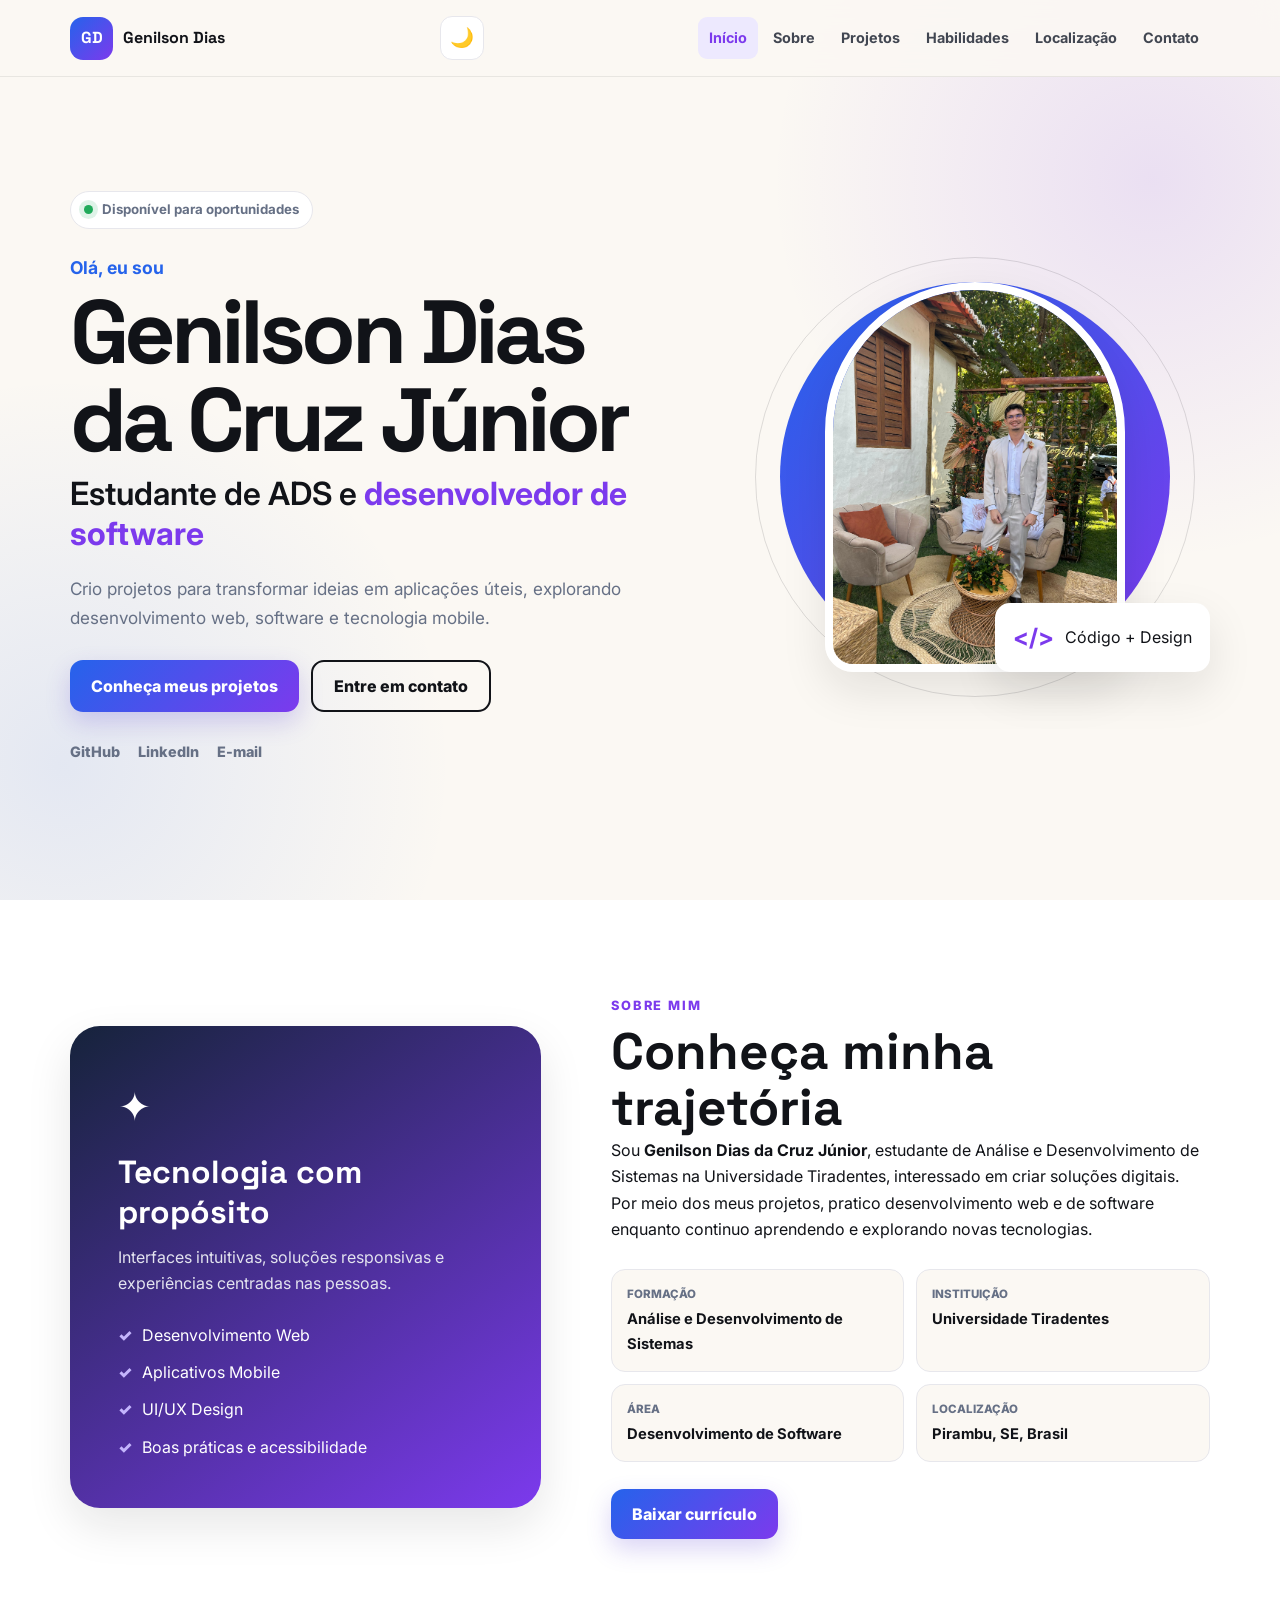
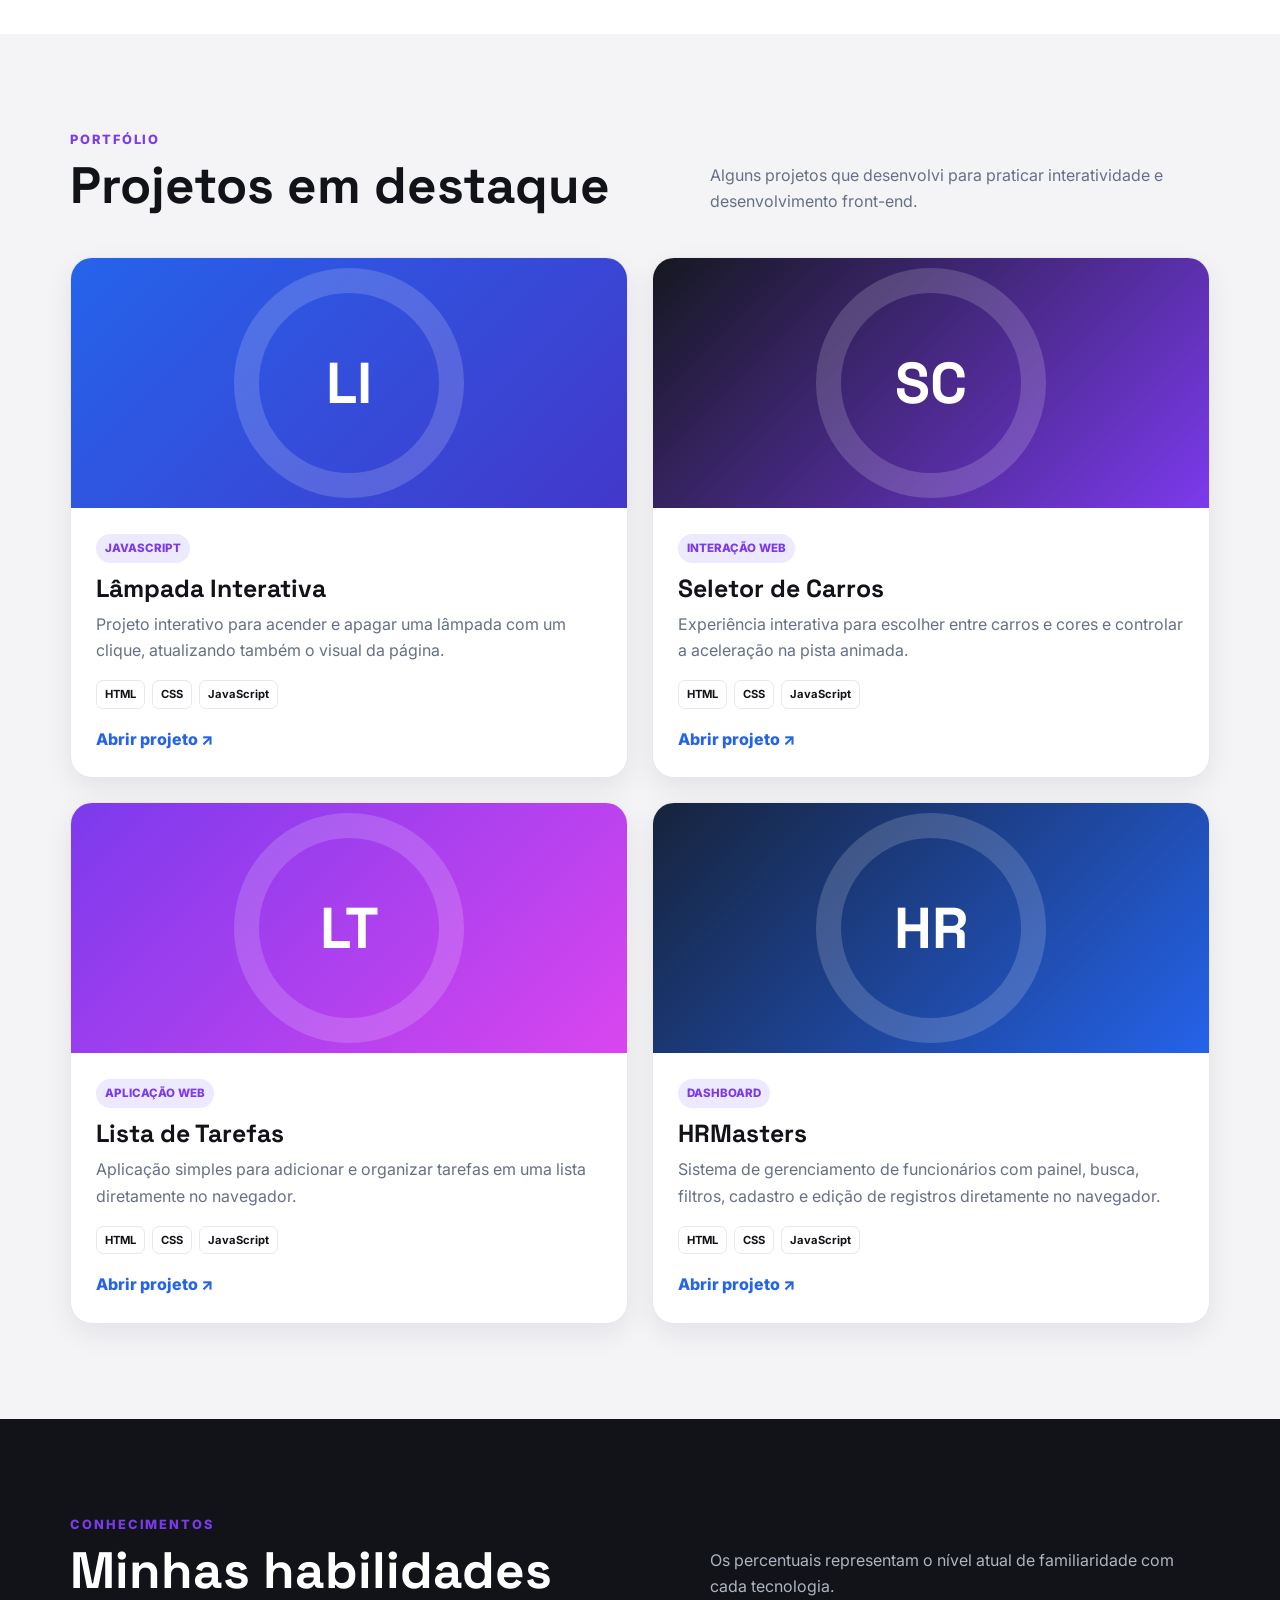
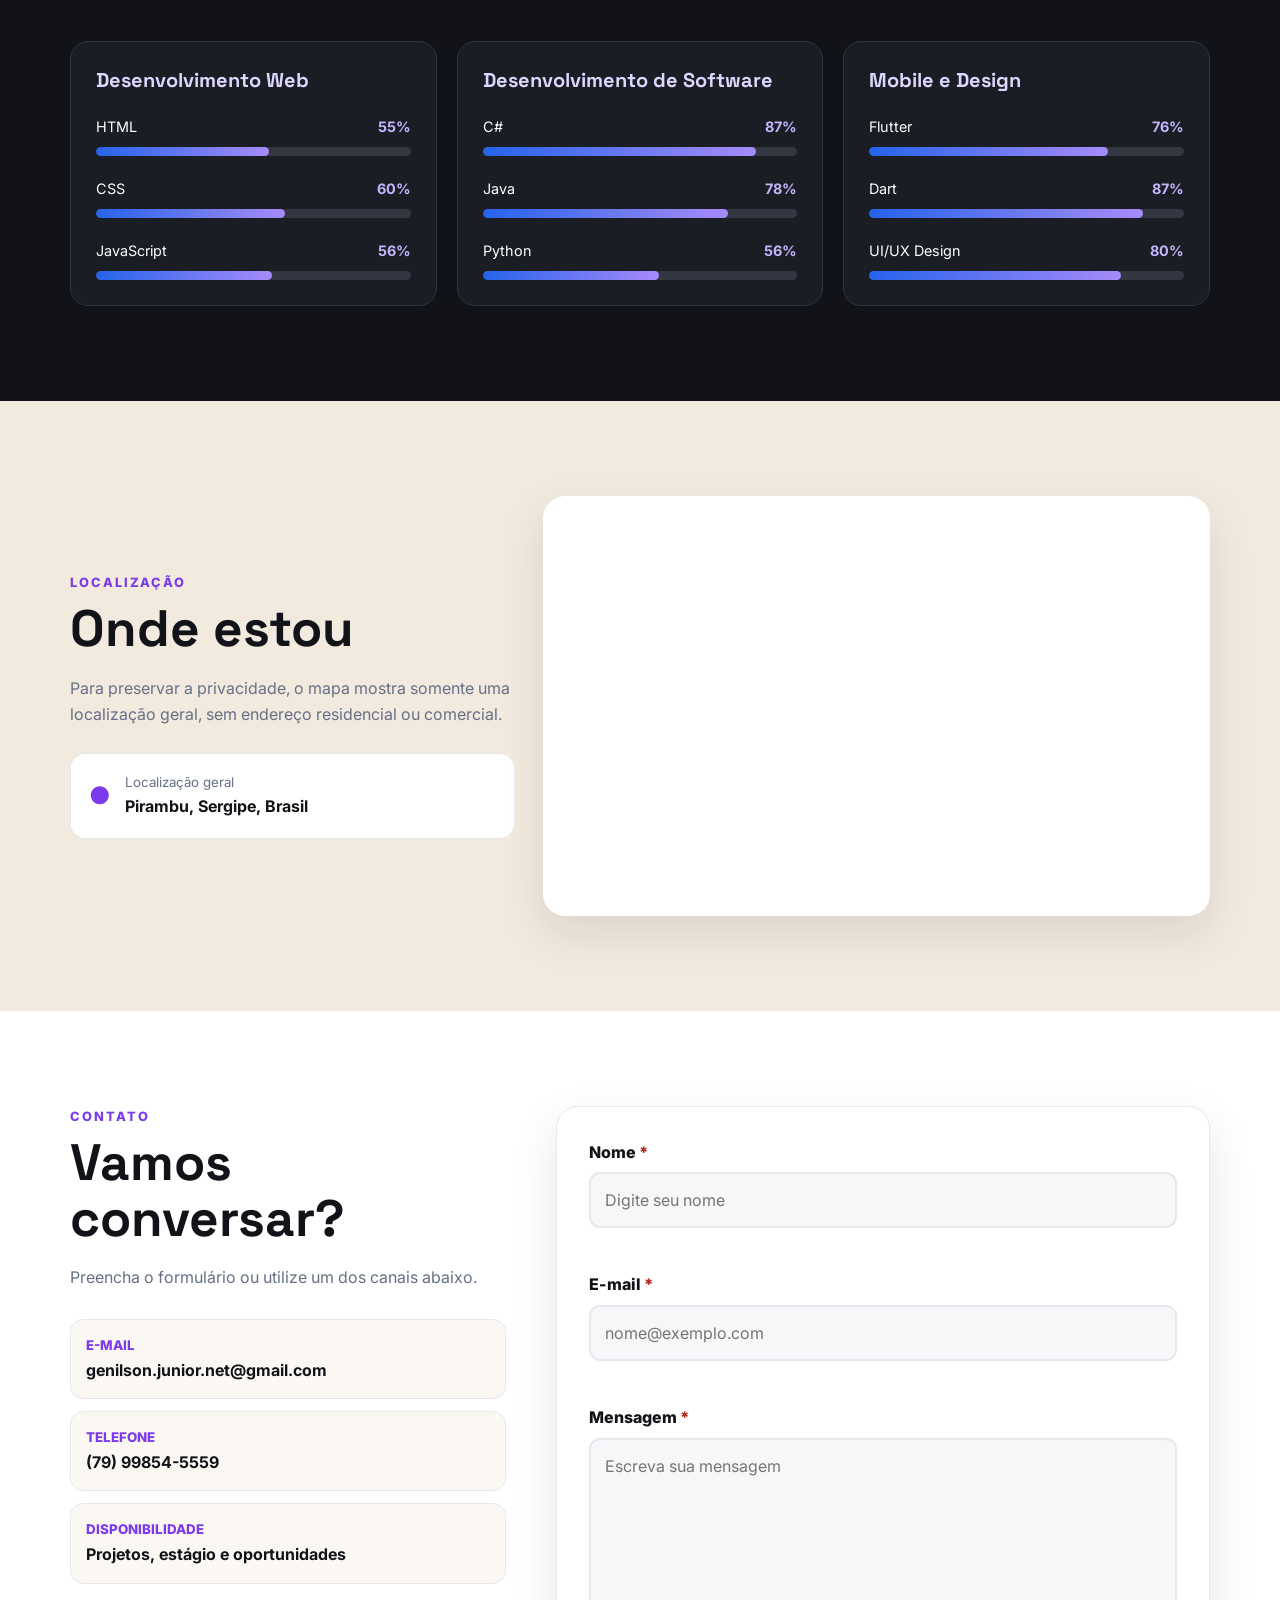
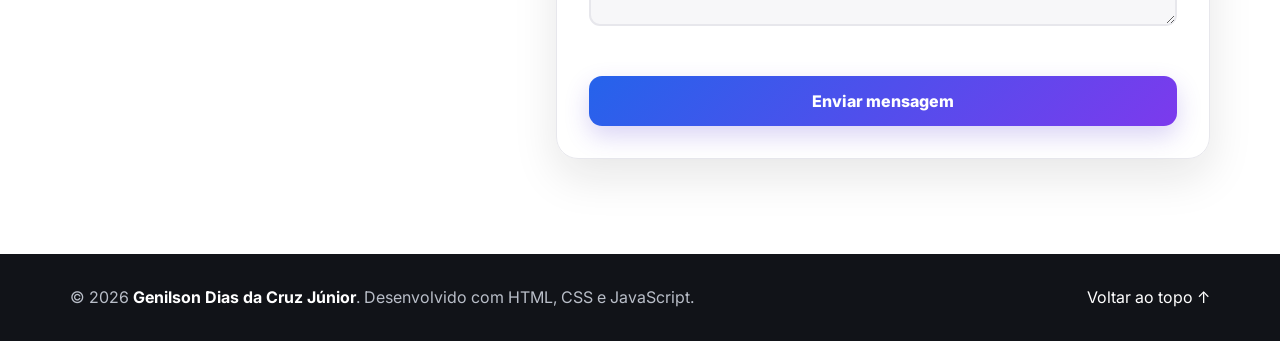
==== commit 7a765aeb: "Atualiza assets do portfolio Co-authored-by: Copilot <223556219+Copilot@users.noreply.github.com>" ====
--- a/index.html
+++ b/index.html
@@ -5,9 +5,9 @@
     <meta name="viewport" content="width=device-width, initial-scale=1.0" />
     <meta
       name="description"
-      content="Portfólio pessoal e profissional de desenvolvedor e UI/UX Designer."
+      content="Portfólio de Genilson Dias, estudante de Análise e Desenvolvimento de Sistemas e desenvolvedor de software."
     />
-    <title>Meu Portfólio</title>
+    <title>Genilson Dias | Portfólio</title>
     <link rel="preconnect" href="https://fonts.googleapis.com" />
     <link rel="preconnect" href="https://fonts.gstatic.com" crossorigin />
     <link
@@ -22,8 +22,8 @@
     <header class="cabecalho">
       <nav class="navegacao container" aria-label="Navegação principal">
         <a class="logo" href="#inicio" aria-label="Ir para o início">
-          <span class="logo-simbolo" aria-hidden="true">DC</span>
-          <span>Meu Portfólio</span>
+          <span class="logo-simbolo" aria-hidden="true">GD</span>
+          <span>Genilson Dias</span>
         </a>
 
         <button
@@ -69,11 +69,11 @@
             <p class="apresentacao">Olá, eu sou</p>
             <h1>Genilson Dias da Cruz Júnior</h1>
             <h2>
-              Desenvolvedor de Software e <strong>Desenvolvedor Mobile</strong>
+              Estudante de ADS e <strong>desenvolvedor de software</strong>
             </h2>
             <p class="hero-texto">
-              Desenvolvo soluções de software e aplicativos mobile que unem
-              funcionalidade, desempenho e uma experiência intuitiva.
+              Crio projetos para transformar ideias em aplicações úteis,
+              explorando desenvolvimento web, software e tecnologia mobile.
             </p>
             <div class="acoes">
               <a class="botao botao-primario" href="#projetos"
@@ -144,14 +144,14 @@
               aria-live="polite"
             >
               <p>
-                Sou <strong>Genilson Dias da Cruz Júnior</strong>, estudante e
-                desenvolvedor interessado em tecnologia, desenvolvimento de
-                software e criação de soluções digitais.
+                Sou <strong>Genilson Dias da Cruz Júnior</strong>, estudante de
+                Análise e Desenvolvimento de Sistemas na Universidade
+                Tiradentes, interessado em criar soluções digitais.
               </p>
               <p>
-                Busco desenvolver aplicações funcionais, organizadas,
-                responsivas e acessíveis, utilizando tecnologia para resolver
-                problemas reais.
+                Por meio dos meus projetos, pratico desenvolvimento web e de
+                software enquanto continuo aprendendo e explorando novas
+                tecnologias.
               </p>
             </div>
             <div class="dados">
@@ -218,8 +218,7 @@
                   href="projetos/lampada/index.html"
                   target="_blank"
                   rel="noopener noreferrer"
-                  >Abrir projeto <span aria-hidden="true">↗</span></a
-                >
+                  >Abrir projeto <span aria-hidden="true">↗</span></a>
               </div>
             </article>
             <article class="projeto revelar">
@@ -282,6 +281,36 @@
                 >
               </div>
             </article>
+            <article class="projeto revelar">
+              <a
+                class="projeto-capa capa-4"
+                href="projetos/sistema%20de%20gerenciamento%20de%20funcionarios/index.html"
+                target="_blank"
+                rel="noopener noreferrer"
+                aria-label="Abrir projeto HRMasters"
+                ><span>HR</span></a
+              >
+              <div class="projeto-corpo">
+                <span class="categoria">Dashboard</span>
+                <h3>HRMasters</h3>
+                <p>
+                  Sistema de gerenciamento de funcionários com painel, busca,
+                  filtros, cadastro e edição de registros diretamente no navegador.
+                </p>
+                <ul class="tags">
+                  <li>HTML</li>
+                  <li>CSS</li>
+                  <li>JavaScript</li>
+                </ul>
+                <a
+                  class="link-projeto"
+                  href="projetos/sistema%20de%20gerenciamento%20de%20funcionarios/index.html"
+                  target="_blank"
+                  rel="noopener noreferrer"
+                  >Abrir projeto <span aria-hidden="true">↗</span></a
+                >
+              </div>
+            </article>
           </div>
         </div>
       </section>
